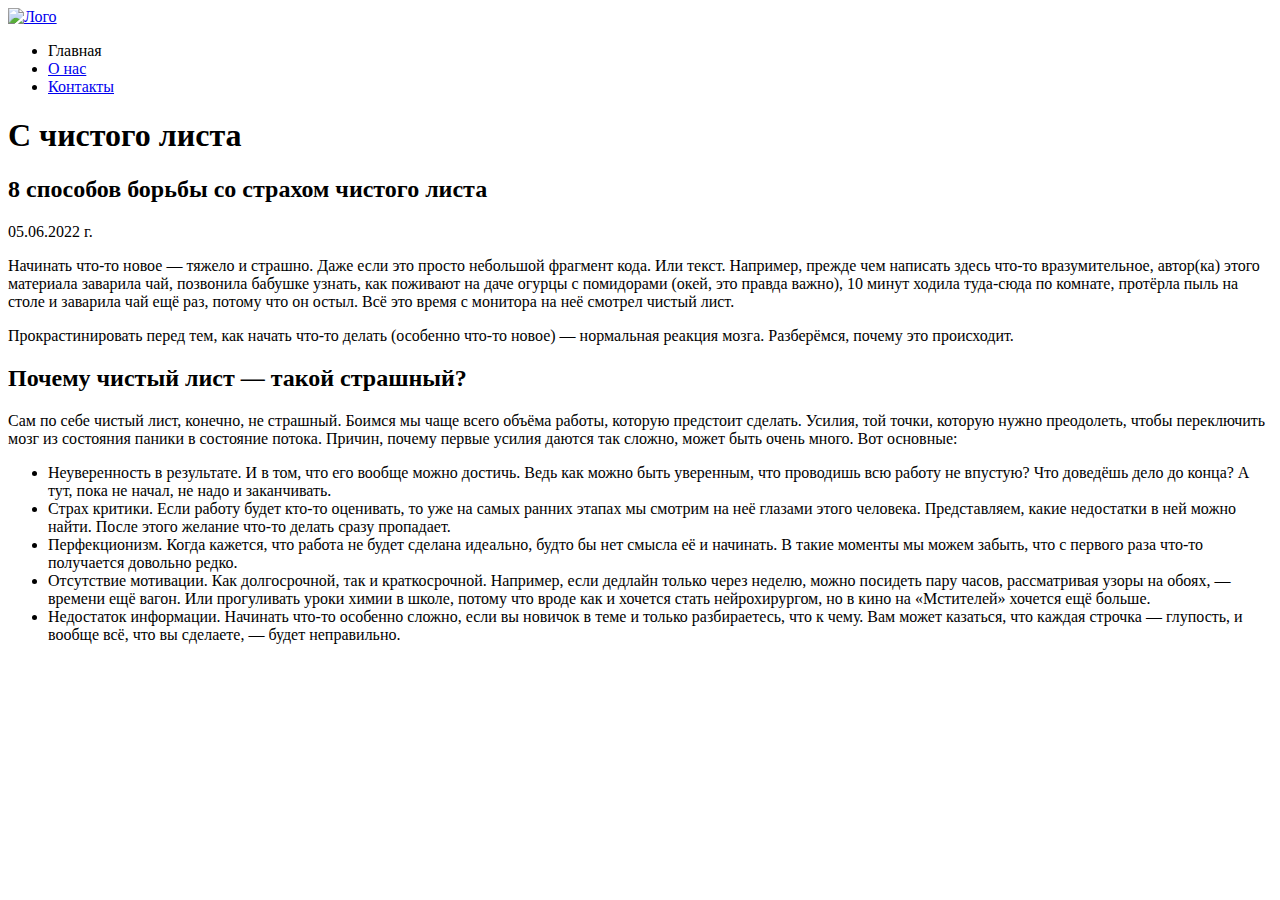
==== index.html @ 149c43b3 "Обновление файлов в репозитории" ====
<!DOCTYPE html>
<html lang="ru">
  <head>
    <meta charset="UTF-8" />
    <meta name="viewport" content="width=device-width, initial-scale=1.0" />
    <title>С чистого листа</title>
    <link
      href="\Users\man35\Documents\s-chistogo-lista-review\styles\sChistogoListaStyle.css"
      rel="stylesheet"
    />
  </head>
  <body>
    <header class="header content-section content-section_theme_dark">
      <a class="header__logo" href="#">
        <img
          class="eader__logo-image"
          alt="Лого"
          src="\Users\man35\Documents\s-chistogo-lista-review\images\logo.svg"
        />
      </a>
      <nav class="header__menu">
        <ul class="header__menu-list">
          <li class="header__menu-item header__menu-item-active">
            <a class="header__menu-link">Главная</a>
          </li>
          <li class="header__menu-item">
            <a class="header__menu-link" href="#">О нас</a>
          </li>
          <li class="header__menu-item">
            <a class="header__menu-link" href="#">Контакты</a>
          </li>
        </ul>
      </nav>
    </header>
    <main class="content">
      <section class="cover content-section content-section_theme_dark">
        <h1 class="cover-title">
          <span class="accent-span">С</span>
          <span class="accent-span text-center">чистого</span>
          <span class="accent-span text-right">листа</span>
        </h1>
      </section>

      <section class="intro content-section content-section_theme_dark">
        <div class="intro__heading">
          <h2 class="intro__title">
            8 способов борьбы со страхом чистого листа
          </h2>
          <time class="intro__date" datetime="2022-06-05">05.06.2022 г.</time>
        </div>
        <div class="intro__main-text">
          <p>
            Начинать что-то новое — тяжело и страшно. Даже если это просто
            небольшой фрагмент кода. Или текст. Например, прежде чем написать
            здесь что-то вразумительное, автор(ка) этого материала заварила чай,
            позвонила бабушке узнать, как поживают на даче огурцы с помидорами
            (окей, это правда важно), 10 минут ходила туда-сюда по комнате,
            протёрла пыль на столе и заварила чай ещё раз, потому что он остыл.
            Всё это время с монитора на неё смотрел чистый лист.
          </p>
          <p>
            Прокрастинировать перед тем, как начать что-то делать (особенно
            что-то новое) — нормальная реакция мозга. Разберёмся, почему это
            происходит.
          </p>
        </div>
      </section>

      <section class="reasons content-section content-section_theme_bright">
        <h2 class="content-section__subtitle">
          <span class="accent-span text-right">Почему чистый лист</span>
          <span class="accent-span">— такой cтрашный?</span>
        </h2>
        <p class="content-section__introduction">
          Сам по себе чистый лист, конечно, не страшный. Боимся мы чаще всего
          объёма работы, которую предстоит сделать. Усилия, той точки, которую
          нужно преодолеть, чтобы переключить мозг из состояния паники в
          состояние потока. Причин, почему первые усилия даются так сложно,
          может быть очень много. Вот основные:
        </p>
        <ul class="content-section__list">
          <li class="content-section__list-item">
            <span class="content-section__list-accent"
              >Неуверенность в результате.</span
            >
            И в том, что его вообще можно достичь. Ведь как можно быть
            уверенным, что проводишь всю работу не впустую? Что доведёшь дело до
            конца? А тут, пока не начал, не надо и заканчивать.
          </li>
          <li class="content-section__list-item">
            <span class="content-section__list-accent">Страх критики.</span>
            Если работу будет кто-то оценивать, то уже на самых ранних этапах мы
            смотрим на неё глазами этого человека. Представляем, какие
            недостатки в ней можно найти. После этого желание что-то делать
            сразу пропадает.
          </li>
          <li class="content-section__list-item">
            <span class="content-section__list-accent">Перфекционизм.</span>
            Когда кажется, что работа не будет сделана идеально, будто бы нет
            смысла её и начинать. В такие моменты мы можем забыть, что с первого
            раза что-то получается довольно редко.
          </li>
          <li class="content-section__list-item">
            <span class="content-section__list-accent"
              >Отсутствие мотивации.</span
            >
            Как долгосрочной, так и краткосрочной. Например, если дедлайн только
            через неделю, можно посидеть пару часов, рассматривая узоры на
            обоях, — времени ещё вагон. Или прогуливать уроки химии в школе,
            потому что вроде как и хочется стать нейрохирургом, но в кино на
            «Мстителей» хочется ещё больше.
          </li>
          <li class="content-section__list-item">
            <span class="content-section__list-accent"
              >Недостаток информации.</span
            >
            Начинать что-то особенно сложно, если вы новичок в теме и только
            разбираетесь, что к чему. Вам может казаться, что каждая строчка —
            глупость, и вообще всё, что вы сделаете, — будет неправильно.
          </li>
        </ul>
      </section>
      <section
        class="how-to content-section content-section_theme_dark"
      ></section>
    </main>
    <footer class="footer content-section content-section_theme_dark"></footer>
  </body>
</html>
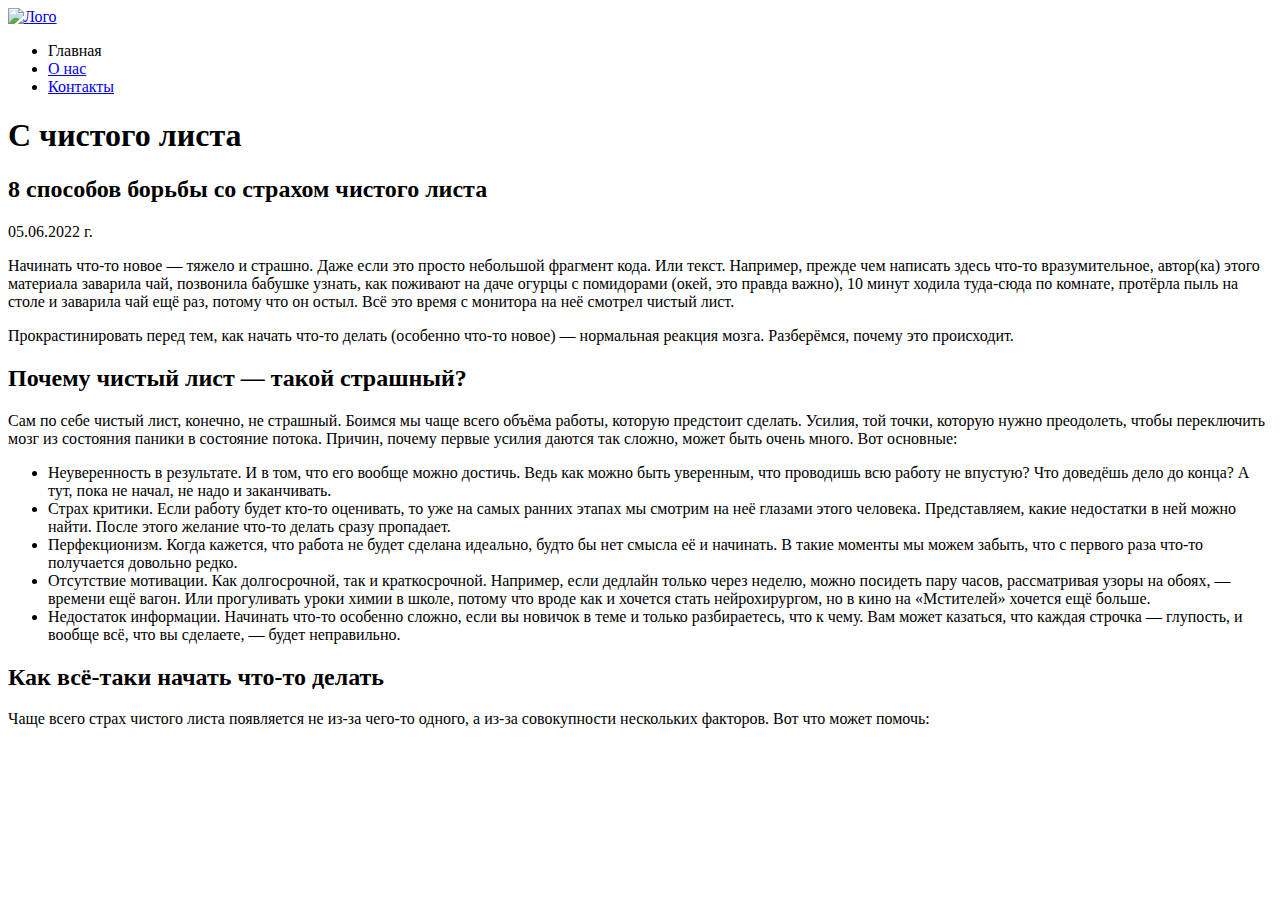
==== commit e7025fc2: "Проверка корректности всех файлов" ====
--- a/index.html
+++ b/index.html
@@ -5,7 +5,11 @@
     <meta name="viewport" content="width=device-width, initial-scale=1.0" />
     <title>С чистого листа</title>
     <link
-      href="\Users\man35\Documents\s-chistogo-lista-review\styles\sChistogoListaStyle.css"
+      href="\Users\man35\Documents\s-chistogo-lista-review\styles\style.css"
+      rel="stylesheet"
+    />
+    <link
+      href="\Users\man35\Documents\s-chistogo-lista-review\fonts\fonts.css"
       rel="stylesheet"
     />
   </head>
@@ -120,6 +124,16 @@
           </li>
         </ul>
       </section>
+      <section class="reasons content-section content-section_theme_dark">
+        <h2 class="content-section__subtitle_dark">
+          <span class="accent-span text-right">Как всё-таки начать</span>
+          <span class="accent-span">что-то делать</span>
+        </h2>
+        <p class="content-section__introduction_dark">
+          Чаще всего страх чистого листа появляется не из-за чего-то одного, а
+          из-за совокупности нескольких факторов. Вот что может помочь:
+        </p>
+      </section>
       <section
         class="how-to content-section content-section_theme_dark"
       ></section>
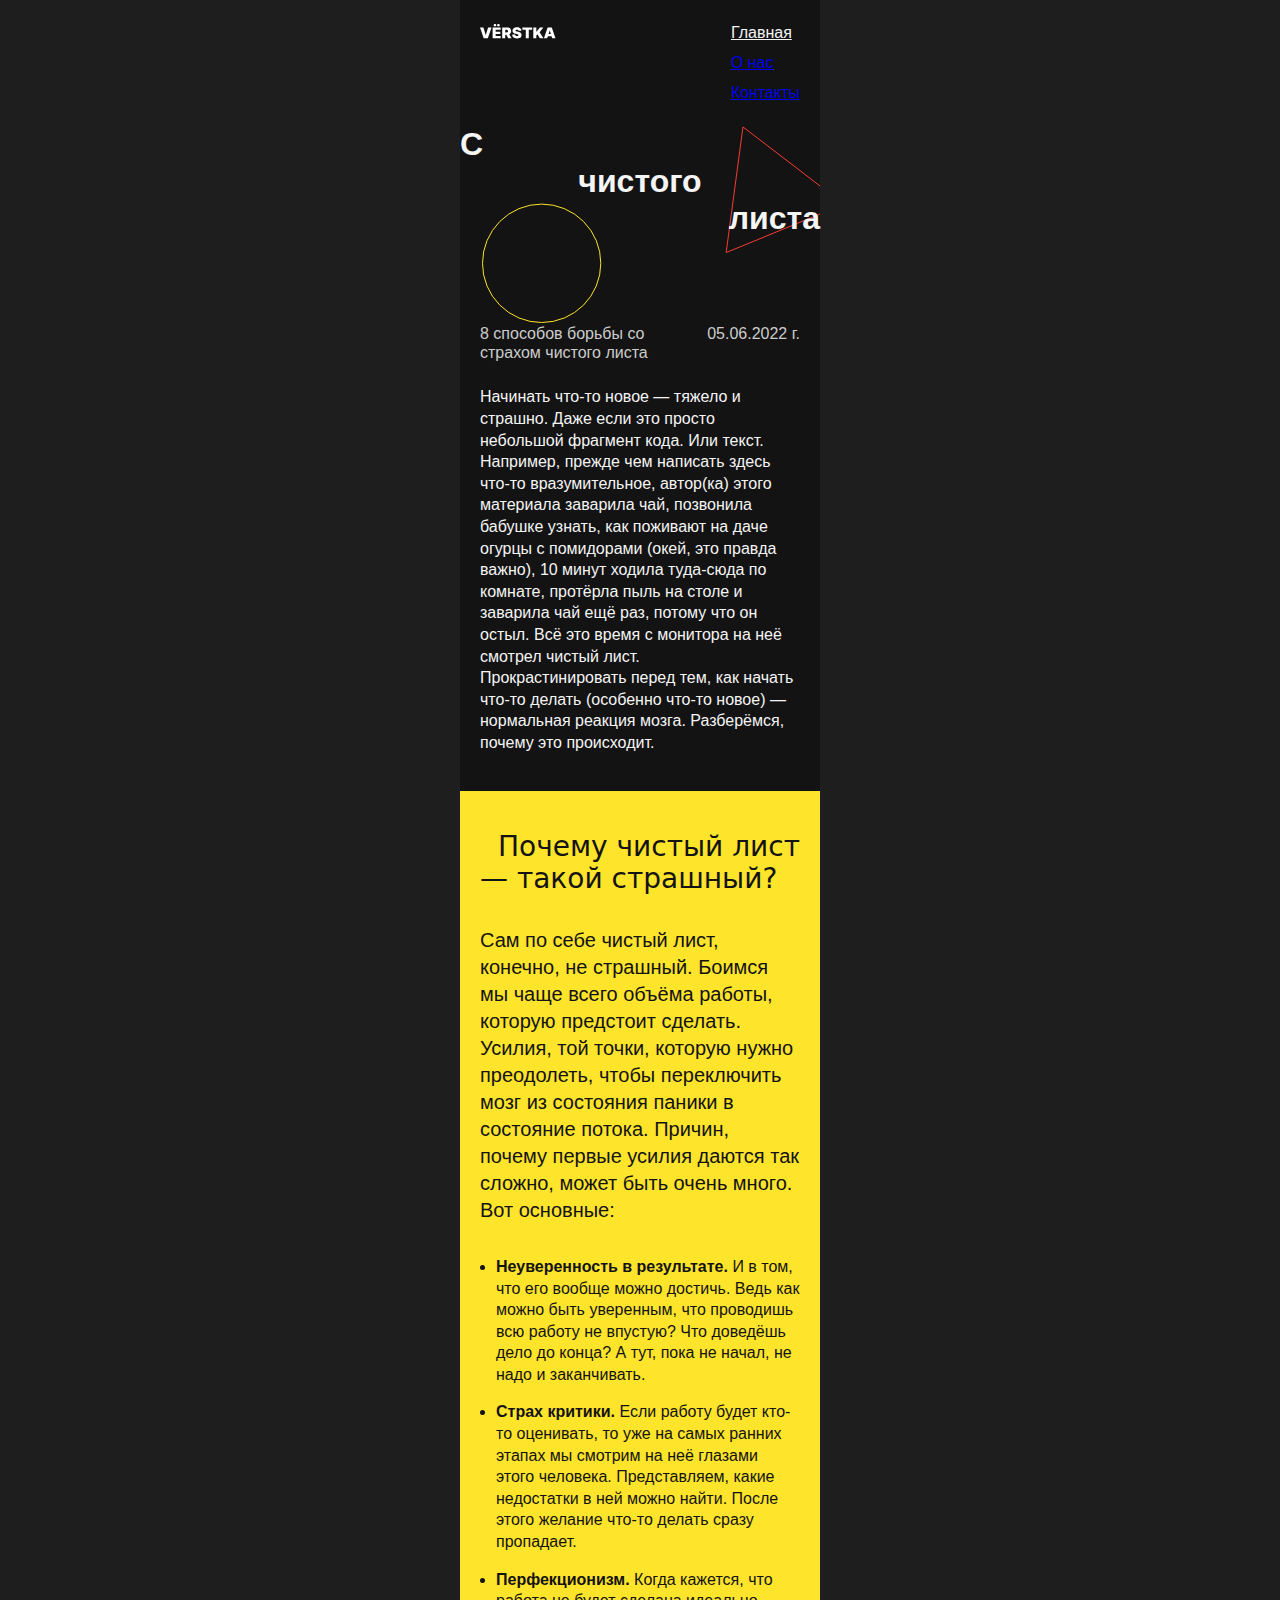
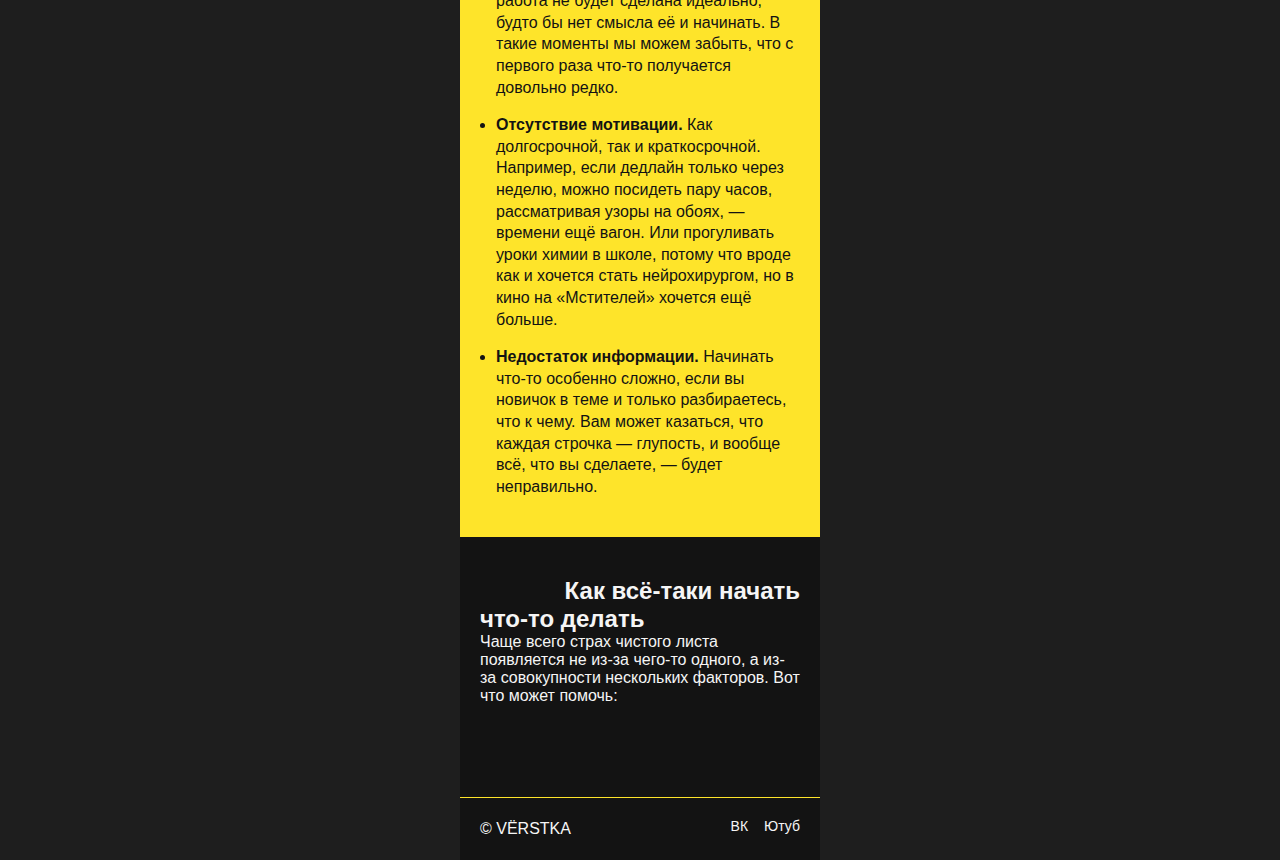
==== commit 5fa7d725: "Финальный тест перед ревью" ====
--- a/index.html
+++ b/index.html
@@ -1,143 +1,140 @@
 <!DOCTYPE html>
 <html lang="ru">
-  <head>
-    <meta charset="UTF-8" />
-    <meta name="viewport" content="width=device-width, initial-scale=1.0" />
-    <title>С чистого листа</title>
-    <link
-      href="\Users\man35\Documents\s-chistogo-lista-review\styles\style.css"
-      rel="stylesheet"
-    />
-    <link
-      href="\Users\man35\Documents\s-chistogo-lista-review\fonts\fonts.css"
-      rel="stylesheet"
-    />
-  </head>
-  <body>
-    <header class="header content-section content-section_theme_dark">
-      <a class="header__logo" href="#">
-        <img
-          class="eader__logo-image"
-          alt="Лого"
-          src="\Users\man35\Documents\s-chistogo-lista-review\images\logo.svg"
-        />
-      </a>
-      <nav class="header__menu">
-        <ul class="header__menu-list">
-          <li class="header__menu-item header__menu-item-active">
-            <a class="header__menu-link">Главная</a>
-          </li>
-          <li class="header__menu-item">
-            <a class="header__menu-link" href="#">О нас</a>
-          </li>
-          <li class="header__menu-item">
-            <a class="header__menu-link" href="#">Контакты</a>
-          </li>
-        </ul>
-      </nav>
-    </header>
-    <main class="content">
-      <section class="cover content-section content-section_theme_dark">
-        <h1 class="cover-title">
-          <span class="accent-span">С</span>
-          <span class="accent-span text-center">чистого</span>
-          <span class="accent-span text-right">листа</span>
-        </h1>
-      </section>
 
-      <section class="intro content-section content-section_theme_dark">
-        <div class="intro__heading">
-          <h2 class="intro__title">
-            8 способов борьбы со страхом чистого листа
-          </h2>
-          <time class="intro__date" datetime="2022-06-05">05.06.2022 г.</time>
-        </div>
-        <div class="intro__main-text">
-          <p>
-            Начинать что-то новое — тяжело и страшно. Даже если это просто
-            небольшой фрагмент кода. Или текст. Например, прежде чем написать
-            здесь что-то вразумительное, автор(ка) этого материала заварила чай,
-            позвонила бабушке узнать, как поживают на даче огурцы с помидорами
-            (окей, это правда важно), 10 минут ходила туда-сюда по комнате,
-            протёрла пыль на столе и заварила чай ещё раз, потому что он остыл.
-            Всё это время с монитора на неё смотрел чистый лист.
-          </p>
-          <p>
-            Прокрастинировать перед тем, как начать что-то делать (особенно
-            что-то новое) — нормальная реакция мозга. Разберёмся, почему это
-            происходит.
-          </p>
-        </div>
-      </section>
+<head>
+  <meta charset="UTF-8" />
+  <meta name="viewport" content="width=device-width, initial-scale=1.0" />
+  <title>С чистого листа</title>
+  <link href="./styles/style.css" rel="stylesheet" />
+  <link href="./fonts/fonts.css" rel="stylesheet" />
+</head>
 
-      <section class="reasons content-section content-section_theme_bright">
-        <h2 class="content-section__subtitle">
-          <span class="accent-span text-right">Почему чистый лист</span>
-          <span class="accent-span">— такой cтрашный?</span>
+<body>
+  <header class="header content-section content-section_theme_dark">
+    <a class="header__logo" href="#">
+      <img class="eader__logo-image" alt="Лого" src="./images/logo.svg" />
+    </a>
+    <nav class="header__menu">
+      <ul class="header__menu-list">
+        <li class="header__menu-item header__menu-item-active">
+          <a class="header__menu-link">Главная</a>
+        </li>
+        <li class="header__menu-item">
+          <a class="header__menu-link" href="#">О нас</a>
+        </li>
+        <li class="header__menu-item">
+          <a class="header__menu-link" href="#">Контакты</a>
+        </li>
+      </ul>
+    </nav>
+  </header>
+  <main class="content">
+    <section class="cover content-section content-section_theme_dark">
+      <h1 class="cover-title">
+        <span class="accent-span">С</span>
+        <span class="accent-span text-center">чистого</span>
+        <span class="accent-span text-right">листа</span>
+      </h1>
+    </section>
+
+    <section class="intro content-section content-section_theme_dark">
+      <div class="intro__heading">
+        <h2 class="intro__title">
+          8 способов борьбы со страхом чистого листа
         </h2>
-        <p class="content-section__introduction">
-          Сам по себе чистый лист, конечно, не страшный. Боимся мы чаще всего
-          объёма работы, которую предстоит сделать. Усилия, той точки, которую
-          нужно преодолеть, чтобы переключить мозг из состояния паники в
-          состояние потока. Причин, почему первые усилия даются так сложно,
-          может быть очень много. Вот основные:
+        <time class="intro__date" datetime="2022-06-05">05.06.2022 г.</time>
+      </div>
+      <div class="intro__main-text">
+        <p>
+          Начинать что-то новое — тяжело и страшно. Даже если это просто
+          небольшой фрагмент кода. Или текст. Например, прежде чем написать
+          здесь что-то вразумительное, автор(ка) этого материала заварила чай,
+          позвонила бабушке узнать, как поживают на даче огурцы с помидорами
+          (окей, это правда важно), 10 минут ходила туда-сюда по комнате,
+          протёрла пыль на столе и заварила чай ещё раз, потому что он остыл.
+          Всё это время с монитора на неё смотрел чистый лист.
         </p>
-        <ul class="content-section__list">
-          <li class="content-section__list-item">
-            <span class="content-section__list-accent"
-              >Неуверенность в результате.</span
-            >
-            И в том, что его вообще можно достичь. Ведь как можно быть
-            уверенным, что проводишь всю работу не впустую? Что доведёшь дело до
-            конца? А тут, пока не начал, не надо и заканчивать.
-          </li>
-          <li class="content-section__list-item">
-            <span class="content-section__list-accent">Страх критики.</span>
-            Если работу будет кто-то оценивать, то уже на самых ранних этапах мы
-            смотрим на неё глазами этого человека. Представляем, какие
-            недостатки в ней можно найти. После этого желание что-то делать
-            сразу пропадает.
-          </li>
-          <li class="content-section__list-item">
-            <span class="content-section__list-accent">Перфекционизм.</span>
-            Когда кажется, что работа не будет сделана идеально, будто бы нет
-            смысла её и начинать. В такие моменты мы можем забыть, что с первого
-            раза что-то получается довольно редко.
-          </li>
-          <li class="content-section__list-item">
-            <span class="content-section__list-accent"
-              >Отсутствие мотивации.</span
-            >
-            Как долгосрочной, так и краткосрочной. Например, если дедлайн только
-            через неделю, можно посидеть пару часов, рассматривая узоры на
-            обоях, — времени ещё вагон. Или прогуливать уроки химии в школе,
-            потому что вроде как и хочется стать нейрохирургом, но в кино на
-            «Мстителей» хочется ещё больше.
-          </li>
-          <li class="content-section__list-item">
-            <span class="content-section__list-accent"
-              >Недостаток информации.</span
-            >
-            Начинать что-то особенно сложно, если вы новичок в теме и только
-            разбираетесь, что к чему. Вам может казаться, что каждая строчка —
-            глупость, и вообще всё, что вы сделаете, — будет неправильно.
-          </li>
-        </ul>
-      </section>
-      <section class="reasons content-section content-section_theme_dark">
-        <h2 class="content-section__subtitle_dark">
-          <span class="accent-span text-right">Как всё-таки начать</span>
-          <span class="accent-span">что-то делать</span>
-        </h2>
-        <p class="content-section__introduction_dark">
-          Чаще всего страх чистого листа появляется не из-за чего-то одного, а
-          из-за совокупности нескольких факторов. Вот что может помочь:
+        <p>
+          Прокрастинировать перед тем, как начать что-то делать (особенно
+          что-то новое) — нормальная реакция мозга. Разберёмся, почему это
+          происходит.
         </p>
-      </section>
-      <section
-        class="how-to content-section content-section_theme_dark"
-      ></section>
-    </main>
-    <footer class="footer content-section content-section_theme_dark"></footer>
-  </body>
-</html>
+      </div>
+    </section>
+
+    <section class="reasons content-section content-section_theme_bright">
+      <h2 class="content-section__subtitle">
+        <span class="accent-span text-right">Почему чистый лист</span>
+        <span class="accent-span">— такой cтрашный?</span>
+      </h2>
+      <p class="content-section__introduction">
+        Сам по себе чистый лист, конечно, не страшный. Боимся мы чаще всего
+        объёма работы, которую предстоит сделать. Усилия, той точки, которую
+        нужно преодолеть, чтобы переключить мозг из состояния паники в
+        состояние потока. Причин, почему первые усилия даются так сложно,
+        может быть очень много. Вот основные:
+      </p>
+      <ul class="content-section__list">
+        <li class="content-section__list-item">
+          <span class="content-section__list-accent">Неуверенность в результате.</span>
+          И в том, что его вообще можно достичь. Ведь как можно быть
+          уверенным, что проводишь всю работу не впустую? Что доведёшь дело до
+          конца? А тут, пока не начал, не надо и заканчивать.
+        </li>
+        <li class="content-section__list-item">
+          <span class="content-section__list-accent">Страх критики.</span>
+          Если работу будет кто-то оценивать, то уже на самых ранних этапах мы
+          смотрим на неё глазами этого человека. Представляем, какие
+          недостатки в ней можно найти. После этого желание что-то делать
+          сразу пропадает.
+        </li>
+        <li class="content-section__list-item">
+          <span class="content-section__list-accent">Перфекционизм.</span>
+          Когда кажется, что работа не будет сделана идеально, будто бы нет
+          смысла её и начинать. В такие моменты мы можем забыть, что с первого
+          раза что-то получается довольно редко.
+        </li>
+        <li class="content-section__list-item">
+          <span class="content-section__list-accent">Отсутствие мотивации.</span>
+          Как долгосрочной, так и краткосрочной. Например, если дедлайн только
+          через неделю, можно посидеть пару часов, рассматривая узоры на
+          обоях, — времени ещё вагон. Или прогуливать уроки химии в школе,
+          потому что вроде как и хочется стать нейрохирургом, но в кино на
+          «Мстителей» хочется ещё больше.
+        </li>
+        <li class="content-section__list-item">
+          <span class="content-section__list-accent">Недостаток информации.</span>
+          Начинать что-то особенно сложно, если вы новичок в теме и только
+          разбираетесь, что к чему. Вам может казаться, что каждая строчка —
+          глупость, и вообще всё, что вы сделаете, — будет неправильно.
+        </li>
+      </ul>
+    </section>
+    <section class="reasons content-section content-section_theme_dark">
+      <h2 class="content-section__subtitle_dark">
+        <span class="accent-span text-right">Как всё-таки начать</span>
+        <span class="accent-span">что-то делать</span>
+      </h2>
+      <p class="content-section__introduction_dark">
+        Чаще всего страх чистого листа появляется не из-за чего-то одного, а
+        из-за совокупности нескольких факторов. Вот что может помочь:
+      </p>
+    </section>
+    <section class="how-to content-section content-section_theme_dark"></section>
+  </main>
+  <footer class="content-section content-section_theme_dark footer">
+    <p class="footer__copy">© VЁRSTKA</p>
+    <nav>
+      <ul class="footer__links">
+        <li>
+          <a class="footer__links-social-networks">ВК</a>
+        </li>
+        <li>
+          <a class="footer__links-social-networks">Ютуб</a>
+        </li>
+      </ul>
+    </nav>
+  </footer>
+</body>
+
+</html>--- a/styles/style.css
+++ b/styles/style.css
@@ -0,0 +1,291 @@
+body {
+  box-sizing: border-box;
+  margin: 0;
+  background-color: #1e1e1e;
+  font-family: "Inter", sans-serif;
+  font-weight: 400;
+}
+
+h1,
+h2,
+h3,
+h4,
+h5,
+h6,
+p,
+ul,
+ol,
+blockquote {
+  margin: 0;
+  padding: 0;
+}
+
+.content-section {
+  box-sizing: border-box;
+  margin: auto;
+  width: 360px;
+}
+
+.content-section_theme_dark {
+  background-color: #131313;
+  color: #f5f5f5;
+}
+
+.content-section_theme_bright {
+  background-color: #fee42a;
+  color: var(--black-bg, #131313);
+}
+
+.header {
+  display: flex;
+  justify-content: space-between;
+  padding: 24px 20px;
+}
+
+.header__menu-list {
+  display: flex;
+  flex-direction: column;
+  row-gap: 12px;
+  font-family: "Inter", sans-serif;
+  font-size: 16px;
+  font-style: normal;
+  font-weight: 400;
+  list-style: none;
+}
+
+.header__menu-item {
+  text-decoration-line: underline;
+  color: #f5f5f5;
+}
+
+.header__menu-item_active {
+  text-decoration-line: none;
+  color: #f5f5f5;
+}
+
+.header__logo {
+  display: flex;
+  width: 78.45px;
+  height: 15.43px;
+}
+
+.cover {
+  background-image: url(../images/cover.svg);
+  /*Путь переписал. Получилось*/
+  background-size: 94% auto;
+  background-repeat: no-repeat;
+  background-position: right;
+  min-height: 198px;
+}
+
+.cover__title {
+  padding: 7px 24px 35px 20px;
+  display: block;
+  font-family: "EB Garamond", sans;
+  font-size: 72px;
+  font-style: normal;
+  font-weight: 400;
+  line-height: 100%;
+  /* 72px */
+}
+
+.accent-span {
+  display: block;
+}
+
+.text-left {
+  text-align: left;
+}
+
+.text-center {
+  text-align: center;
+}
+
+.text-right {
+  text-align: right;
+}
+
+.intro {
+  padding-left: 20px;
+  padding-right: 20px;
+  padding-bottom: 37px;
+}
+
+.intro__heading {
+  display: flex;
+}
+
+.intro__title {
+  color: var(--text-gray, #ccc);
+  font-family: "Inter", sans-serif;
+  font-size: 16px;
+  font-style: normal;
+  font-weight: 400;
+  line-height: 120%;
+}
+
+.intro__date {
+  white-space: nowrap;
+  color: var(--text-gray, #ccc);
+  font-family: "Inter", sans-serif;
+  font-size: 16px;
+  font-style: normal;
+  font-weight: 400;
+  line-height: 120%;
+}
+
+.intro__main-text {
+  padding-top: 24px;
+  font-family: "Inter", sans-serif;
+  font-size: 16px;
+  font-style: normal;
+  font-weight: 400;
+  line-height: 21.6px;
+}
+
+.reasons {
+  padding: 40px 20px 24px 20px;
+}
+
+.content-section__subtitle {
+  font-family: "EB Garamond", sans;
+  font-size: 28px;
+  font-style: normal;
+  font-weight: 500;
+  line-height: 115%;
+}
+
+.content-section__introduction {
+  padding-top: 32px;
+  padding-bottom: 32px;
+  font-family: "Inter", sans-serif;
+  font-size: 20px;
+  font-style: normal;
+  font-weight: 400;
+  line-height: 135%;
+}
+
+.content-section__list {
+  padding-left: 16px;
+}
+
+.content-section__list-item {
+  padding-bottom: 16px;
+  font-family: "Inter", sans-serif;
+  font-size: 16px;
+  font-style: normal;
+  font-weight: 400;
+  line-height: 21.6px;
+}
+
+.content-section__list-accent {
+  font-family: "Inter", sans-serif;
+  font-size: 16px;
+  font-style: normal;
+  font-weight: 700;
+  line-height: 21.6px;
+}
+
+.how-to {
+  padding: 40px 20px 28px 20px;
+  color: #f5f5f5;
+}
+
+.card-list {
+  list-style-type: none;
+}
+
+.cards-list-item {
+  list-style-type: none;
+}
+
+.card_theme_dark {
+  background: var(--gray-bg, #343434);
+  color: #f5f5f5;
+}
+
+.card_theme_bright {
+  background: var(--yellow-bg, #fee42a);
+  color: #131313;
+}
+
+.card {
+  border-radius: 30px;
+  padding: 20px;
+  margin-bottom: 32px;
+}
+
+
+.card__author-foto {
+  border-radius: 50%;
+  width: 100px;
+  height: 100px;
+}
+
+.card__author-name {
+  padding-top: 7px;
+  padding-bottom: 8px;
+  text-align: left;
+  color: #f5f5f5;
+  font-family: "Interbold", sans-serif;
+  font-size: 16px;
+  font-style: normal;
+  font-weight: 700;
+  line-height: 100%;
+}
+
+.card__title {
+  padding-bottom: 8px;
+  font-family: "EB Garamond", sans;
+  font-size: 22px;
+  font-style: normal;
+  font-weight: 500;
+  line-height: 135%;
+}
+
+.card__text {
+  font-family: "Inter", sans-serif;
+  font-size: 16px;
+  font-style: normal;
+  font-weight: 400;
+  line-height: 21.6px;
+}
+
+.footer {
+  padding: 20px 20px;
+  display: flex;
+  border-top: 1px solid var(--yellow-bg, #fee42a);
+  justify-content: space-between;
+}
+
+.footer__copy {
+  display: flex;
+  color: #f5f5f5;
+  font-family: "Inter", sans-serif;
+  font-size: 16px;
+  font-style: normal;
+  font-weight: 400;
+  line-height: 135%;
+}
+
+.footer__links {
+  display: flex;
+  list-style: none;
+  column-gap: 16px;
+  color: #f5f5f5;
+  font-family: "Inter", sans-serif;
+  font-size: 14px;
+  font-style: normal;
+  font-weight: 400;
+  line-height: 125%;
+}
+
+.footer__links-social-networks {
+  text-decoration: none;
+  color: #f5f5f5;
+  font-family: "Inter", sans-serif;
+  font-size: 14px;
+  font-style: normal;
+  font-weight: 400;
+  line-height: 125%;
+}--- a/fonts/fonts.css
+++ b/fonts/fonts.css
@@ -0,0 +1,47 @@
+@font-face {
+  font-family: "EB Garamond";
+  src: url("\Users\man35\Documents\s-chistogo-lista-review\fonts\ebgaramondregular.woff2")
+      format("woff2"),
+    url("\Users\man35\Documents\s-chistogo-lista-review\fonts\ebgaramondregular.wof")
+      format("woff"),
+    url("\Users\man35\Documents\s-chistogo-lista-review\fonts\ebgaramondregular.ttf")
+      format("truetype");
+  font-weight: 400;
+  font-display: swap;
+}
+
+@font-face {
+  font-family: "EB Garamond";
+  src: url("\Users\man35\Documents\s-chistogo-lista-review\fonts\ebgaramondmedium.woff2")
+      format("woff2"),
+    url("\Users\man35\Documents\s-chistogo-lista-review\fonts\ebgaramondmedium.woff")
+      format("woff"),
+    url("\Users\man35\Documents\s-chistogo-lista-review\fonts\ebgaramondmedium.ttf")
+      format("truetype");
+  font-weight: 400;
+  font-display: swap;
+}
+
+@font-face {
+  font-family: "Inter";
+  src: url("\Users\man35\Documents\s-chistogo-lista-review\fonts\interregular.woff2")
+      format("woff2"),
+    url("\Users\man35\Documents\s-chistogo-lista-review\fonts\interregular.woff")
+      format("woff"),
+    url("\Users\man35\Documents\s-chistogo-lista-review\fonts\interregular.ttf")
+      format("truetype");
+  font-weight: 400;
+  font-display: swap;
+}
+
+@font-face {
+  font-family: "Inter";
+  src: url("\Users\man35\Documents\s-chistogo-lista-review\fonts\interbold.woff2")
+      format("woff2"),
+    url("\Users\man35\Documents\s-chistogo-lista-review\fonts\interbold.woff")
+      format("woff"),
+    url("\Users\man35\Documents\s-chistogo-lista-review\fonts\interbold.ttf")
+      format("truetype");
+  font-weight: 700;
+  font-display: swap;
+}
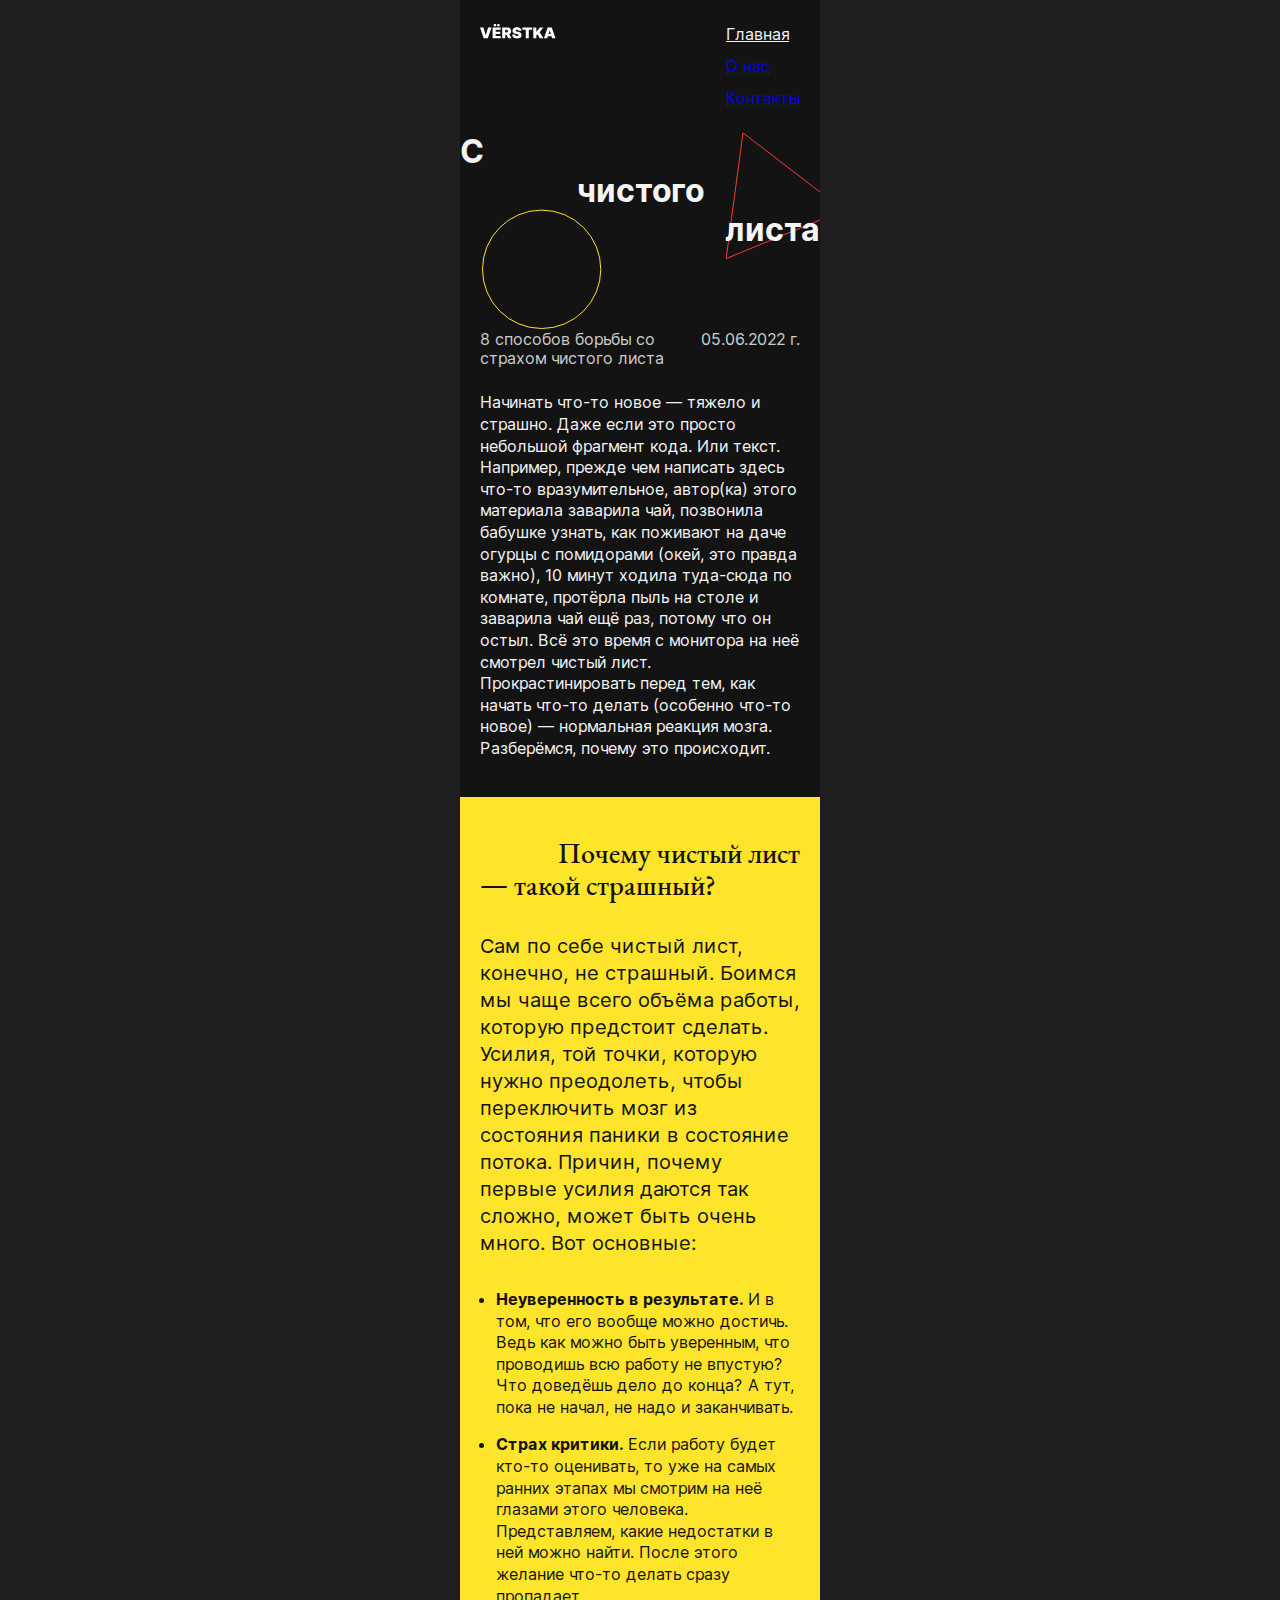
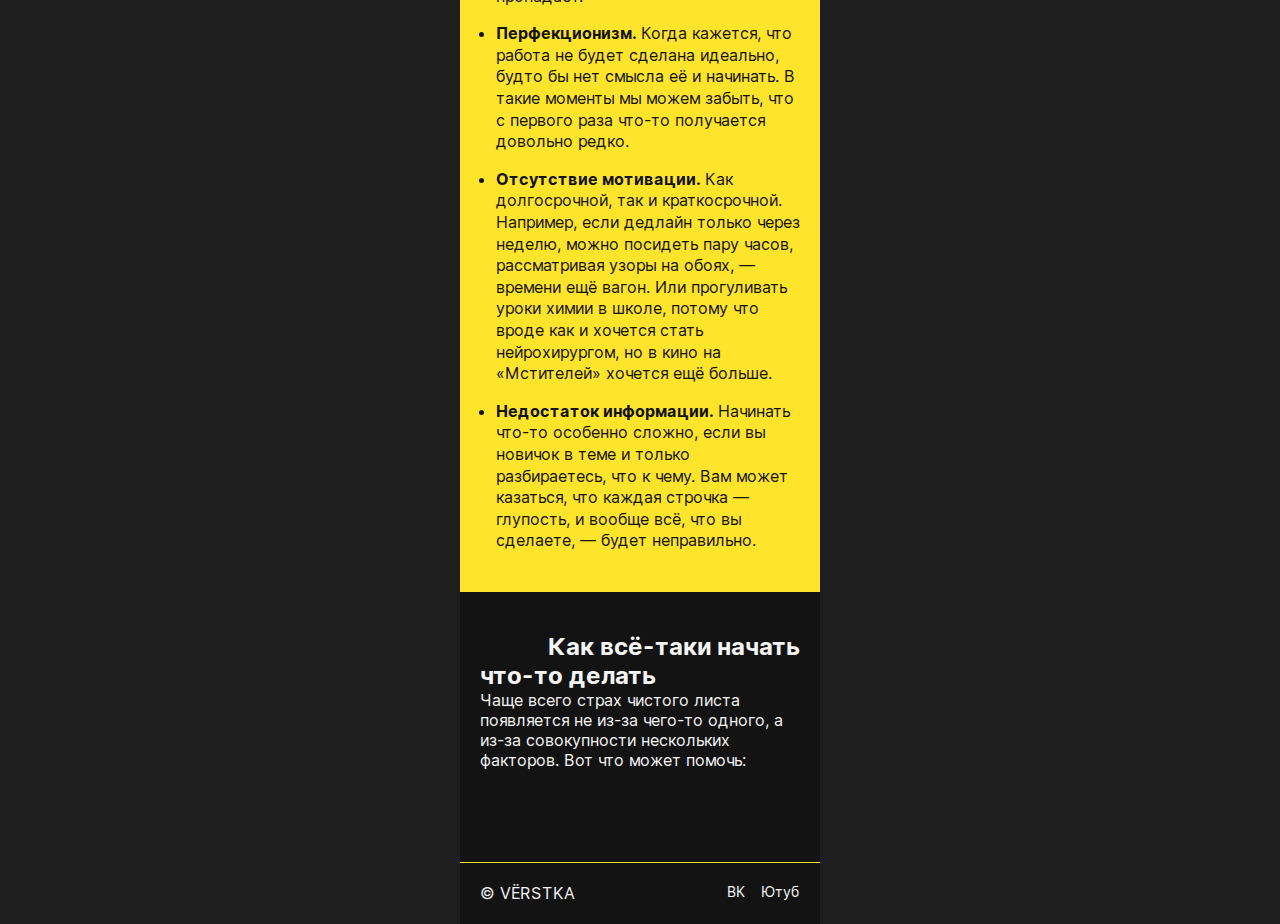
==== commit b48801f9: "Update index.html" ====
--- a/index.html
+++ b/index.html
@@ -12,7 +12,7 @@
 <body>
   <header class="header content-section content-section_theme_dark">
     <a class="header__logo" href="#">
-      <img class="eader__logo-image" alt="Лого" src="./images/logo.svg" />
+      <img class="header__logo-image" alt="Лого" src="./images/logo.svg" />
     </a>
     <nav class="header__menu">
       <ul class="header__menu-list">
@@ -137,4 +137,4 @@
   </footer>
 </body>
 
-</html>+</html>
--- a/styles/style.css
+++ b/styles/style.css
@@ -227,7 +227,7 @@
   padding-bottom: 8px;
   text-align: left;
   color: #f5f5f5;
-  font-family: "Interbold", sans-serif;
+  font-family: "Inter", sans-serif;
   font-size: 16px;
   font-style: normal;
   font-weight: 700;
@@ -288,4 +288,4 @@
   font-style: normal;
   font-weight: 400;
   line-height: 125%;
-}+}
--- a/fonts/fonts.css
+++ b/fonts/fonts.css
@@ -1,47 +1,39 @@
 @font-face {
   font-family: "EB Garamond";
-  src: url("\Users\man35\Documents\s-chistogo-lista-review\fonts\ebgaramondregular.woff2")
-      format("woff2"),
-    url("\Users\man35\Documents\s-chistogo-lista-review\fonts\ebgaramondregular.wof")
-      format("woff"),
-    url("\Users\man35\Documents\s-chistogo-lista-review\fonts\ebgaramondregular.ttf")
-      format("truetype");
+    src: local('EB Garamond'),
+         url(./ebgamondregular.woff2) format('woff2'),
+         url(./ebgaramondregular.woff) format('woff'),
+         url(./ebgaramondregular.ttf) format ('truetype');
   font-weight: 400;
   font-display: swap;
 }
 
 @font-face {
   font-family: "EB Garamond";
-  src: url("\Users\man35\Documents\s-chistogo-lista-review\fonts\ebgaramondmedium.woff2")
-      format("woff2"),
-    url("\Users\man35\Documents\s-chistogo-lista-review\fonts\ebgaramondmedium.woff")
-      format("woff"),
-    url("\Users\man35\Documents\s-chistogo-lista-review\fonts\ebgaramondmedium.ttf")
-      format("truetype");
+    src: local('EB Garamond Medium'),
+         url(./ebgaramondmedium.woff2) format('woff2'),
+         url(./ebgaramondmedium.woff) format('woff'),
+         url(./ebgaramondmedium.ttf) format ('truetype');
+    font-weight: 500;
+  font-display: swap;
+}
+
+@font-face {
+  font-family: "Inter";
+    src: local('Inter'),
+        url(./interregular.woff2) format('woff2'),
+        url(./interregular.woff) format('woff'),
+        url(./interregular.ttf) format ('truetype');
   font-weight: 400;
   font-display: swap;
 }
 
 @font-face {
   font-family: "Inter";
-  src: url("\Users\man35\Documents\s-chistogo-lista-review\fonts\interregular.woff2")
-      format("woff2"),
-    url("\Users\man35\Documents\s-chistogo-lista-review\fonts\interregular.woff")
-      format("woff"),
-    url("\Users\man35\Documents\s-chistogo-lista-review\fonts\interregular.ttf")
-      format("truetype");
-  font-weight: 400;
-  font-display: swap;
-}
-
-@font-face {
-  font-family: "Inter";
-  src: url("\Users\man35\Documents\s-chistogo-lista-review\fonts\interbold.woff2")
-      format("woff2"),
-    url("\Users\man35\Documents\s-chistogo-lista-review\fonts\interbold.woff")
-      format("woff"),
-    url("\Users\man35\Documents\s-chistogo-lista-review\fonts\interbold.ttf")
-      format("truetype");
+    src: local('Inter'),
+         url(./interbold.woff2) format('woff2'),
+         url(./interbold.woff) format('woff'),
+         url(./interbold.ttf) format ('truetype');
   font-weight: 700;
   font-display: swap;
 }
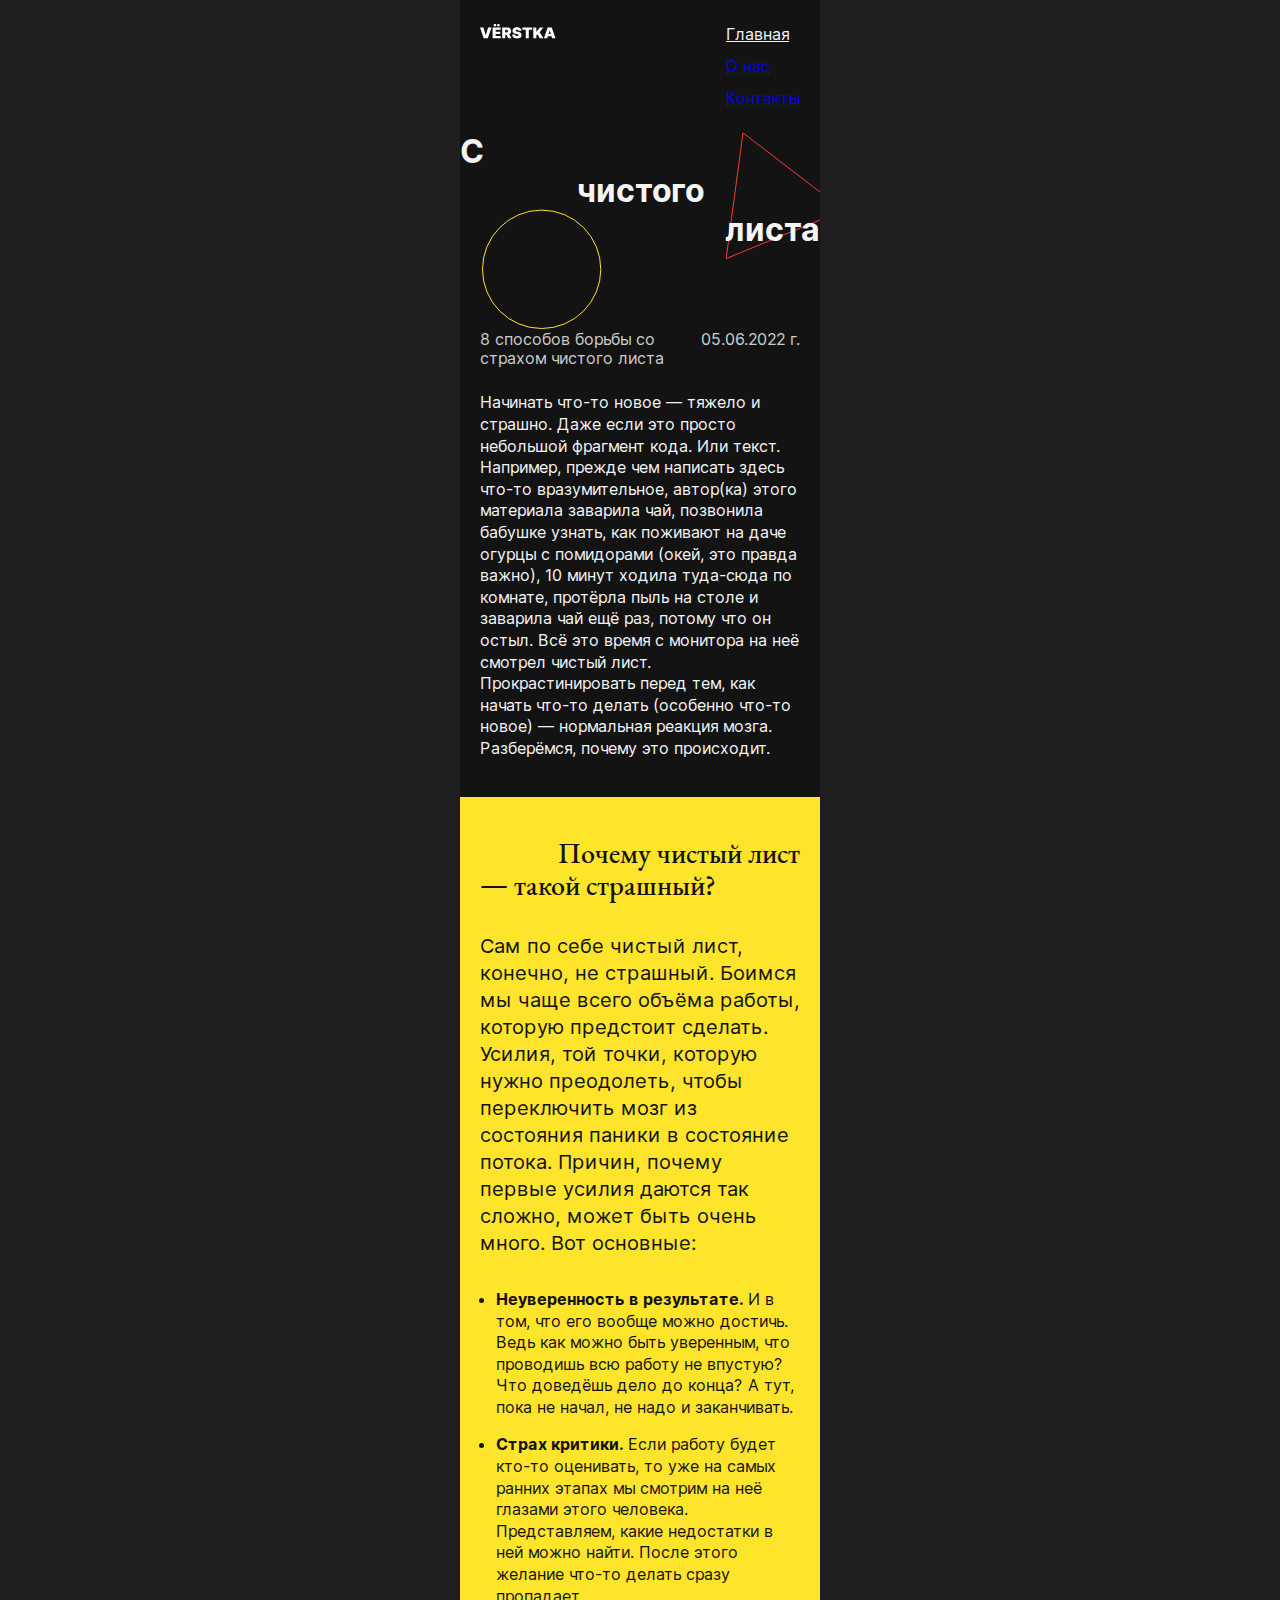
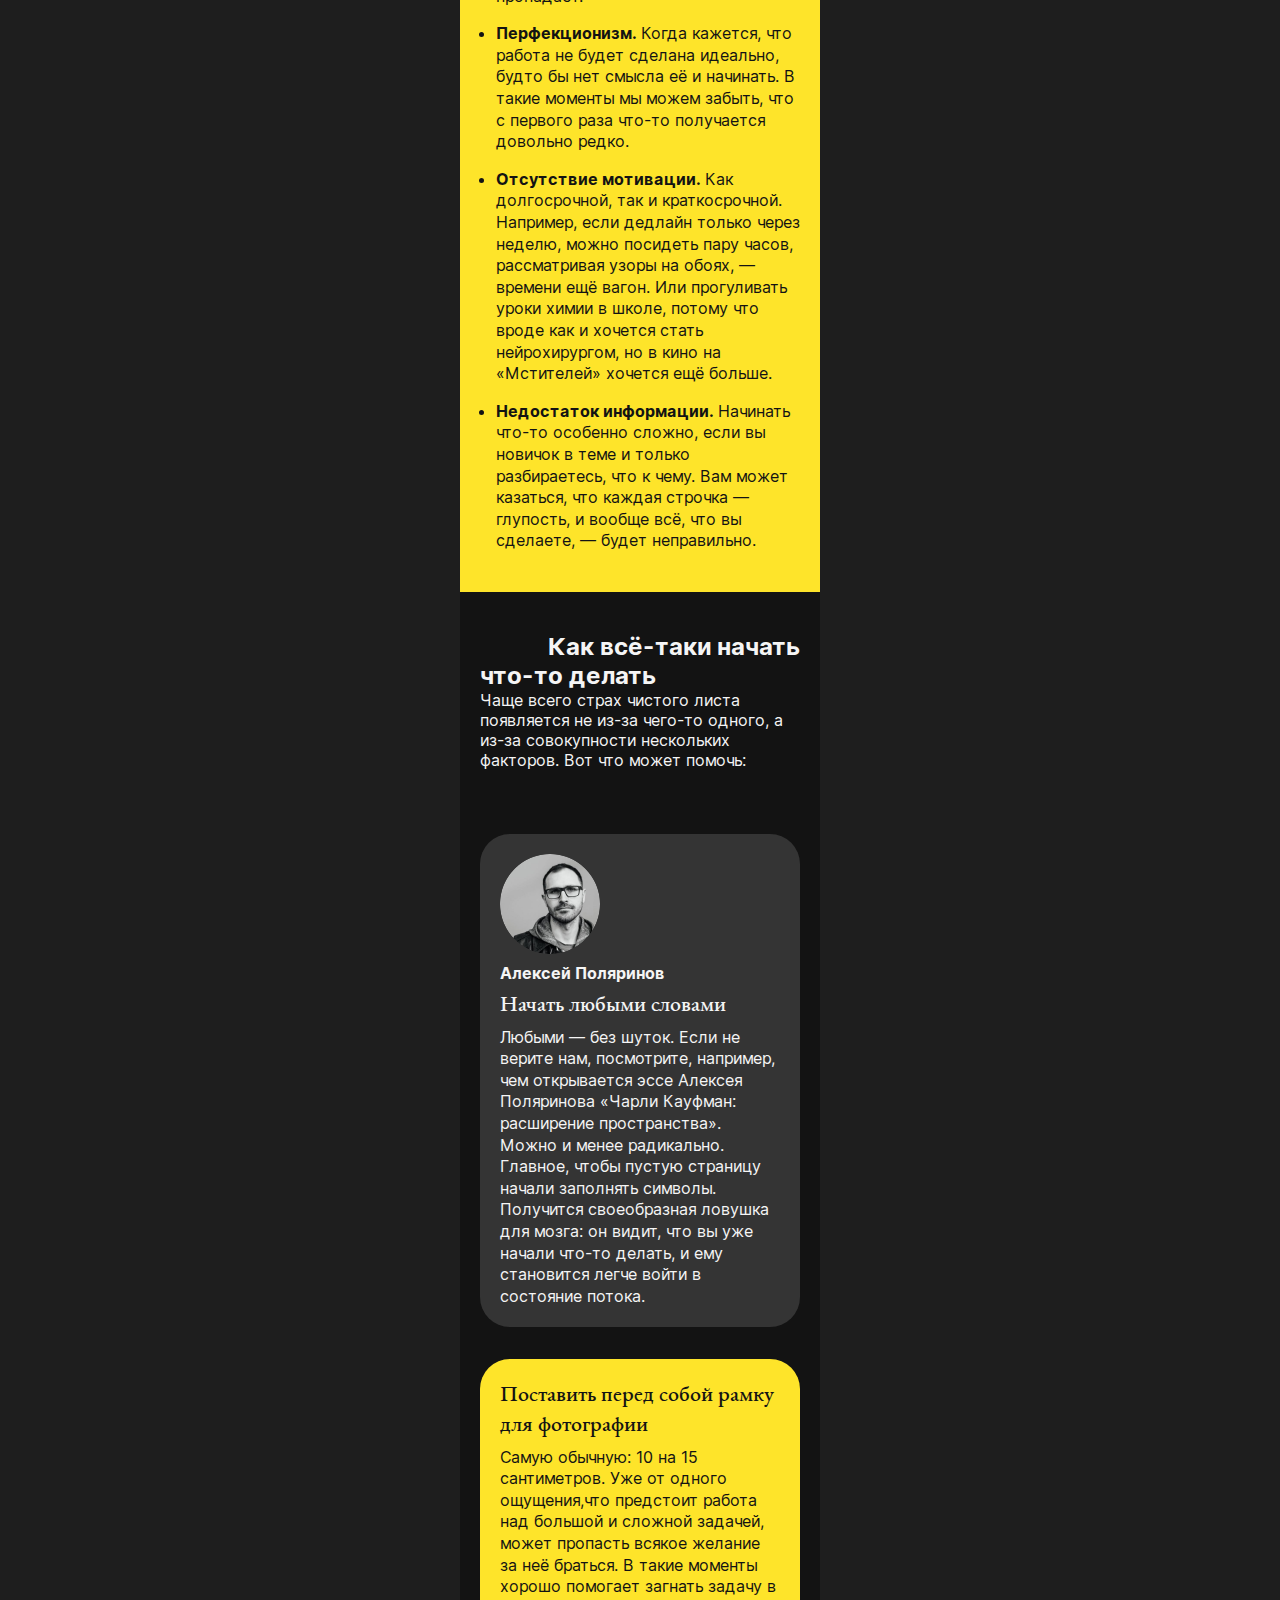
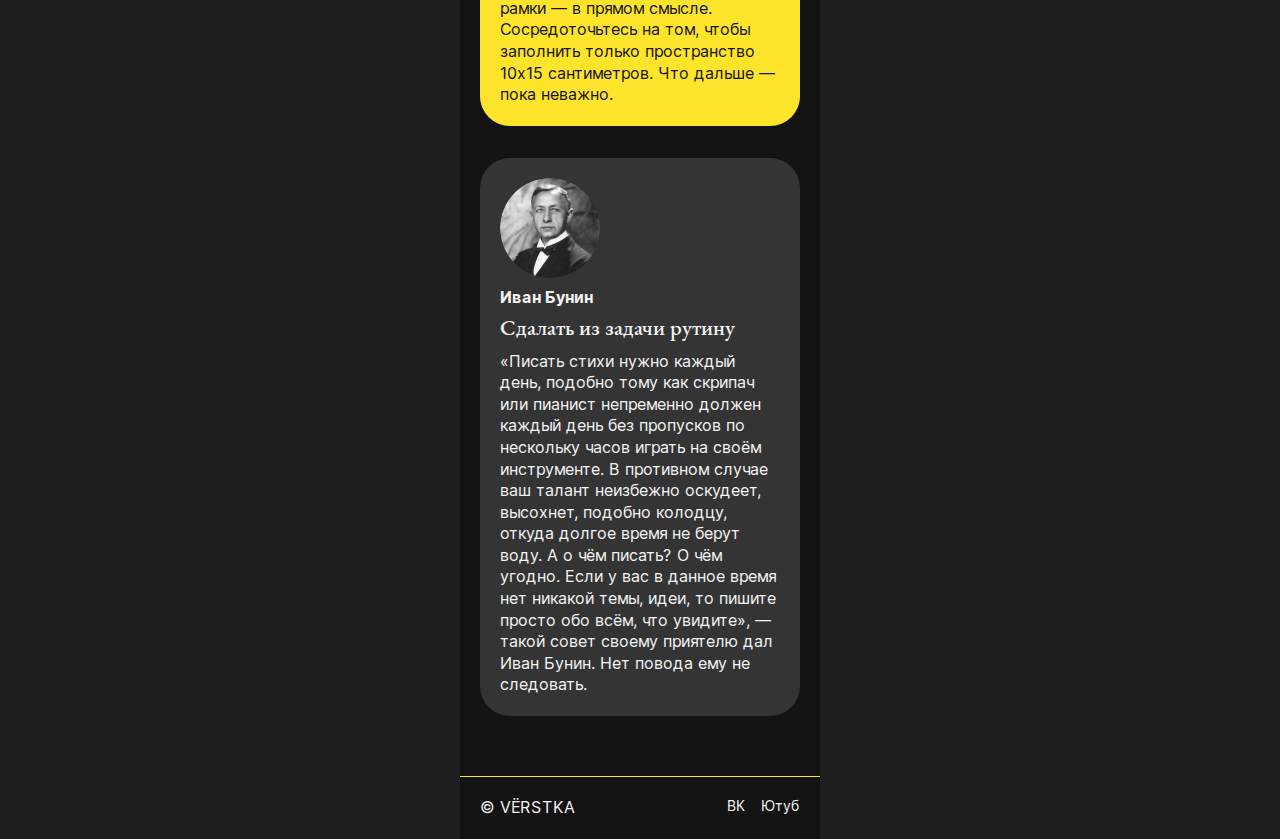
==== commit e030cc58: "Update index.html" ====
--- a/index.html
+++ b/index.html
@@ -120,7 +120,99 @@
         из-за совокупности нескольких факторов. Вот что может помочь:
       </p>
     </section>
-    <section class="how-to content-section content-section_theme_dark"></section>
+    <section class="how-to content-section content-section_theme_dark">
+              <ul class="cards-list">
+          <li class="cards-list-item">
+            <!--каждая отдельная карточка с тегом <article>-->
+            <article class="card card_theme_dark">
+              <!-- section заменено на div -->
+              <div class="card__author">
+                <img
+                  class="card__author-foto"
+                  src="./images/polyarinov.png"
+                  width="100"
+                  height="100"
+                  alt="Алексей Поляринов"
+                />
+                <p class="card__author-name">Алексей Поляринов</p>
+              </div>
+              <!-- section заменено на div -->
+              <div class="card__content">
+                <h3 class="card__title">Начать любыми словами</h3>
+                <p class="card__text">
+                  Любыми — без шуток. Если не
+                  верите нам, посмотрите, например,
+                  чем открывается эссе
+                  Алексея Поляринова «Чарли
+                  Кауфман: расширение
+                  пространства». Можно и менее
+                  радикально. Главное, чтобы
+                  пустую страницу начали
+                  заполнять символы. Получится
+                  своеобразная ловушка для мозга:
+                  он видит, что вы уже начали что-то
+                  делать, и ему становится легче
+                  войти в состояние потока.
+                </p>
+              </div>
+            </article>
+          </li>
+          <li class="cards-list-item">
+            <!--каждая отдельная карточка с тегом <article>-->
+            <article class="card card_theme_bright card_text-only">
+              <!-- section заменено на div -->
+              <div class="card__content">
+                <h3 class="card__title">
+                  Поставить перед собой рамку для фотографии
+                </h3>
+                <p class="card__text">
+                  Самую обычную: 10 на 15
+                  сантиметров. Уже от одного
+                  ощущения,что предстоит работа
+                  над большой и сложной задачей,
+                  может пропасть всякое желание
+                  за неё браться. В такие моменты
+                  хорошо помогает загнать задачу в
+                  рамки — в прямом смысле.
+                  Сосредоточьтесь на том, чтобы
+                  заполнить только пространство
+                  10х15 сантиметров. Что дальше —
+                  пока неважно.
+                </p>
+              </div>
+            </article>
+          </li>
+          <li class="cards-list-item">
+            <article class="card card_theme_dark">
+              <div class="card__author">
+                <img
+                  class="card__author-foto"
+                  src="./images/bunin.png"
+                  width="100"
+                  height="100"
+                  alt="Иван Бунин"
+                />
+                <p class="card__author-name">Иван Бунин</p>
+              </div>
+              <div class="card__content">
+                <h3 class="card__title">Сдалать из задачи рутину</h3>
+                <p class="card__text">
+                  <q
+                    >Писать стихи нужно каждый день, подобно тому как скрипач
+                    или пианист непременно должен каждый день без пропусков по
+                    нескольку часов играть на своём инструменте. В противном
+                    случае ваш талант неизбежно оскудеет, высохнет, подобно
+                    колодцу, откуда долгое время не берут воду. А о чём писать?
+                    О чём угодно. Если у вас в данное время нет никакой темы,
+                    идеи, то пишите просто обо всём, что увидите</q
+                  >, — такой совет своему приятелю дал Иван Бунин. Нет повода
+                  ему не следовать.
+                </p>
+              </div>
+            </article>
+          </li>
+        </ul>
+    </section>
   </main>
   <footer class="content-section content-section_theme_dark footer">
     <p class="footer__copy">© VЁRSTKA</p>
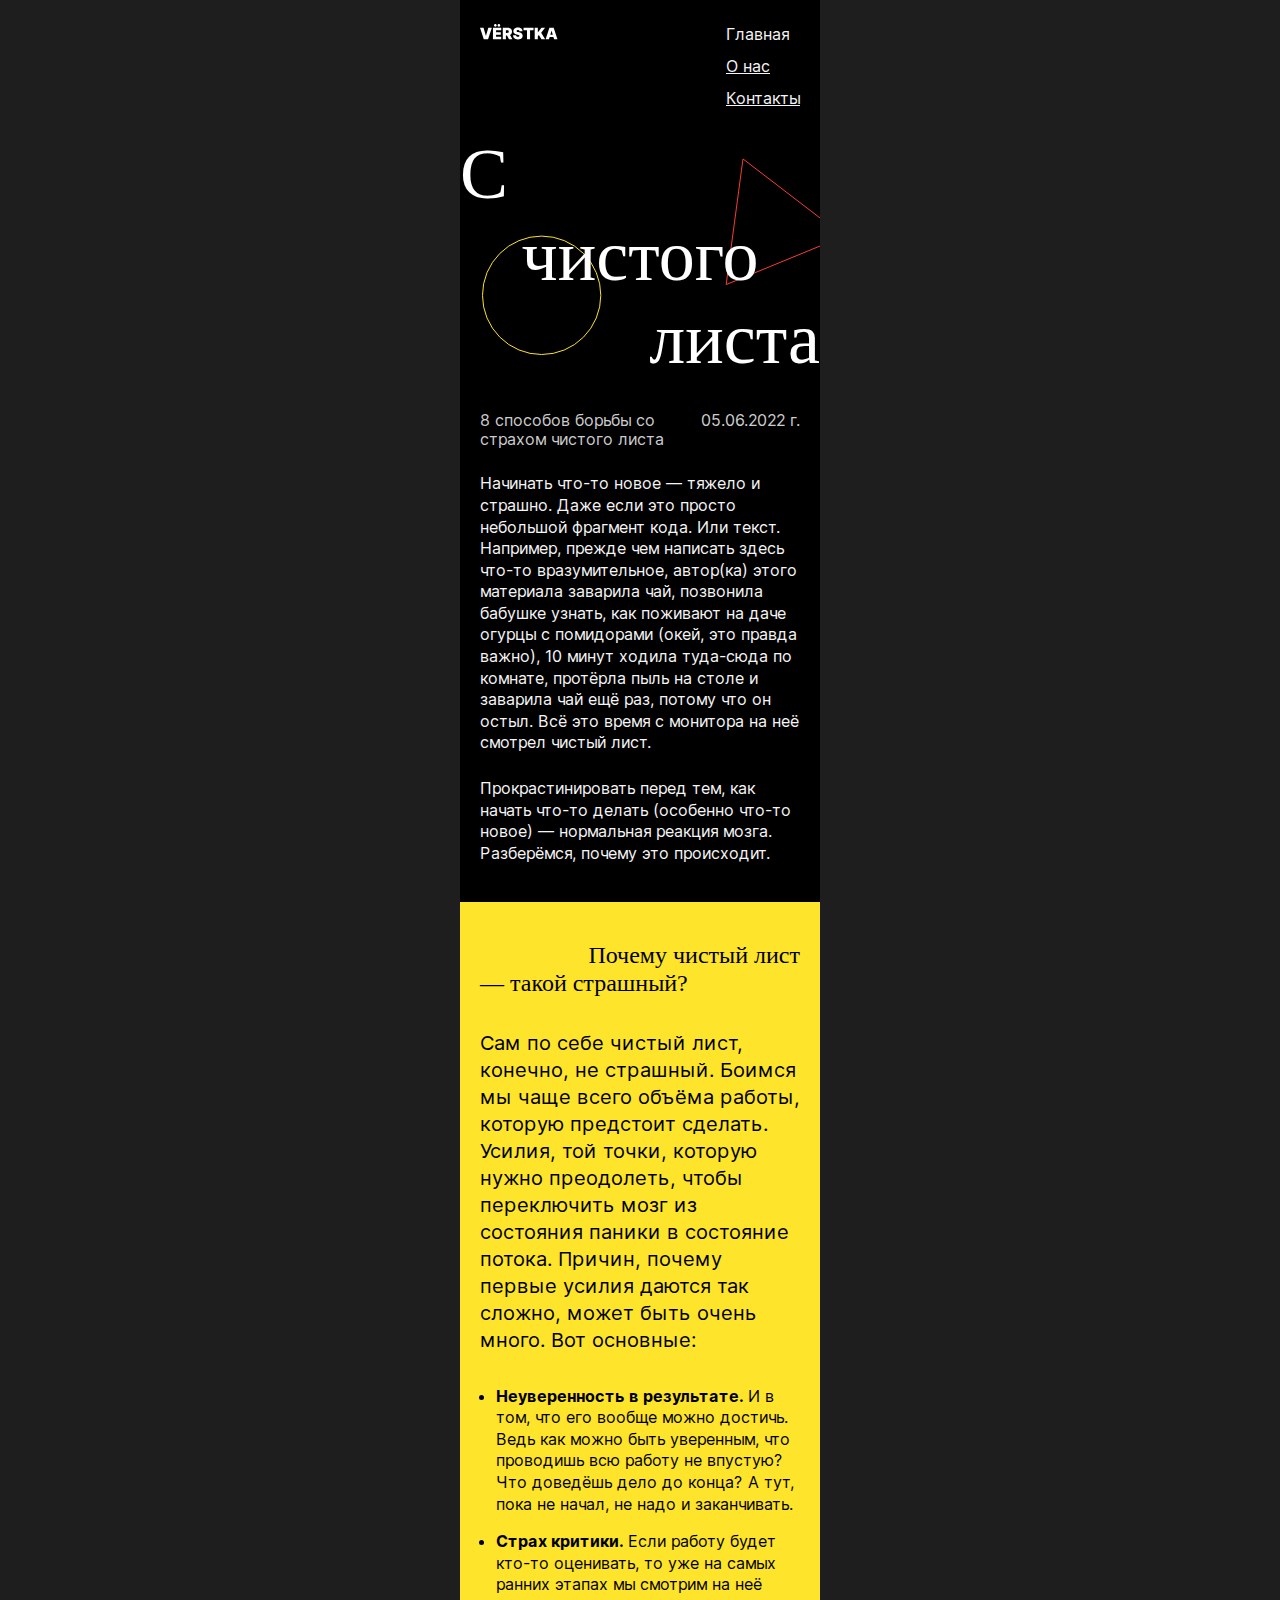
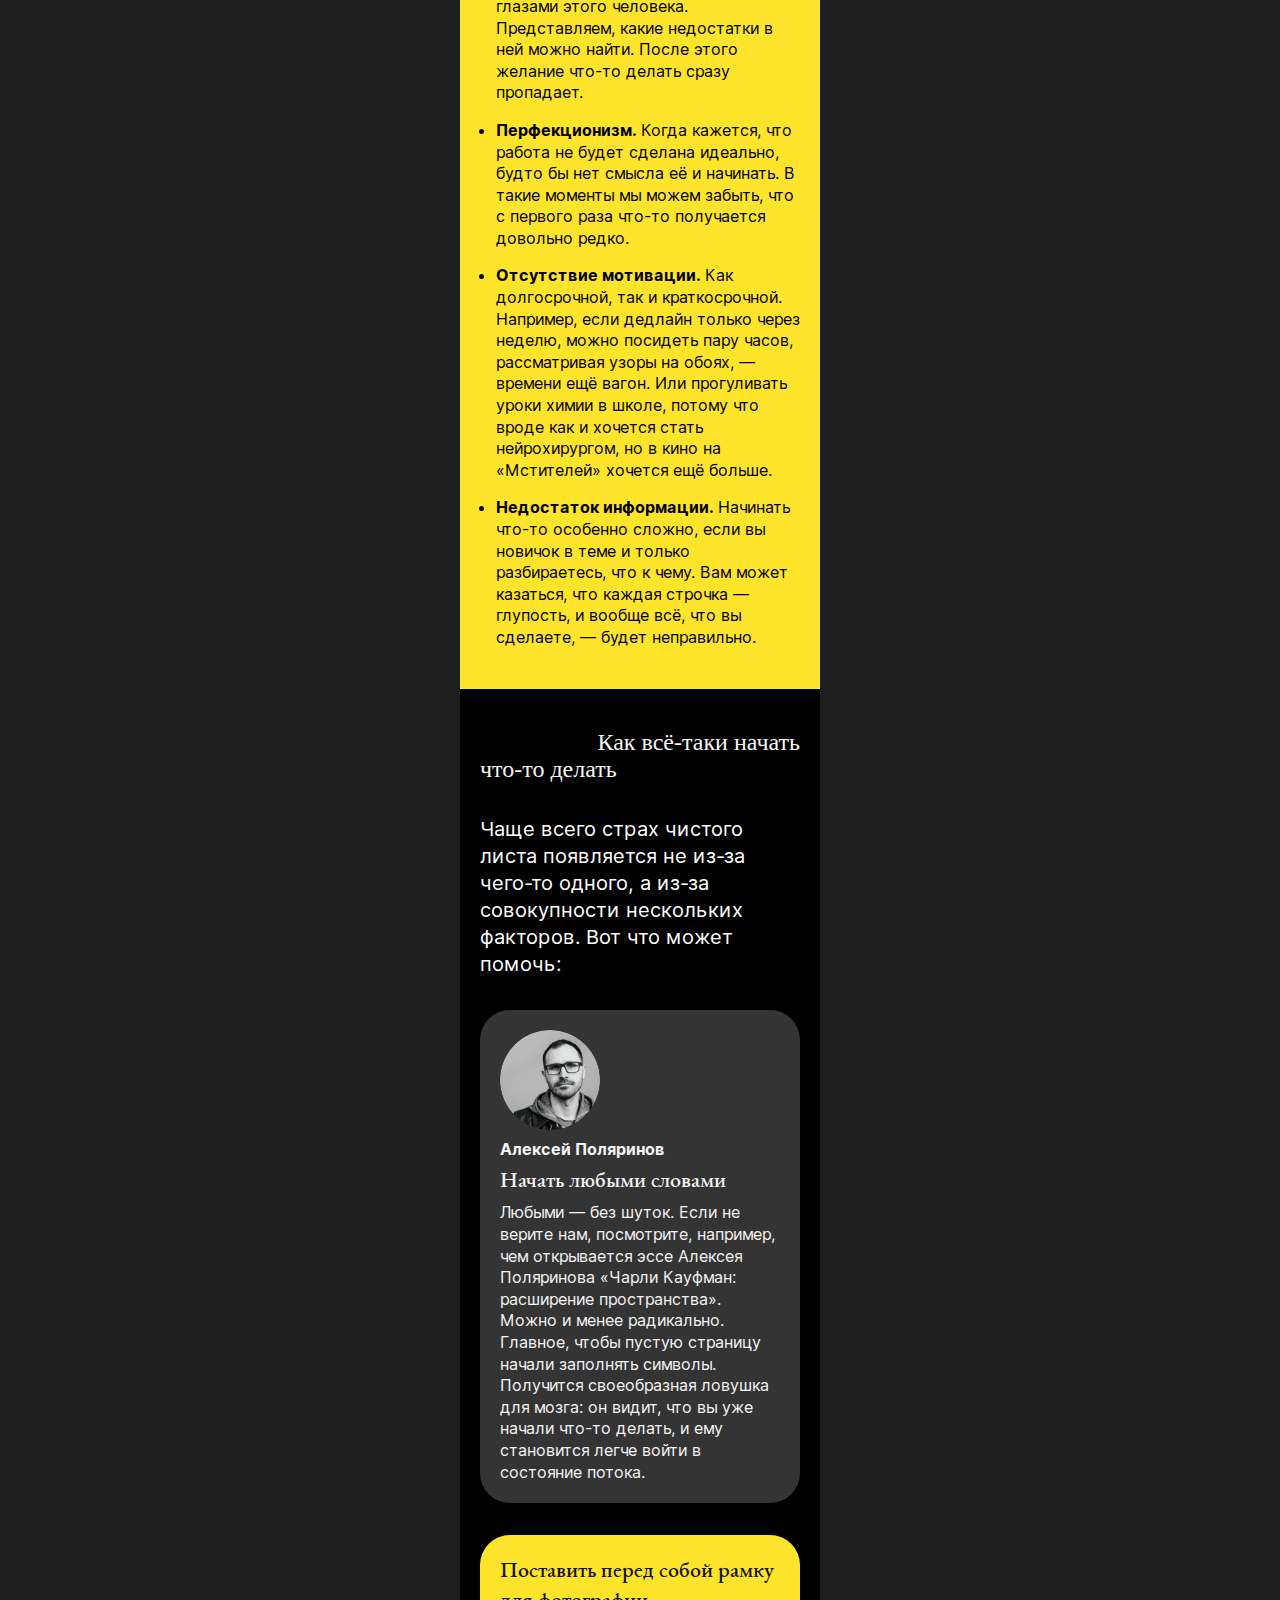
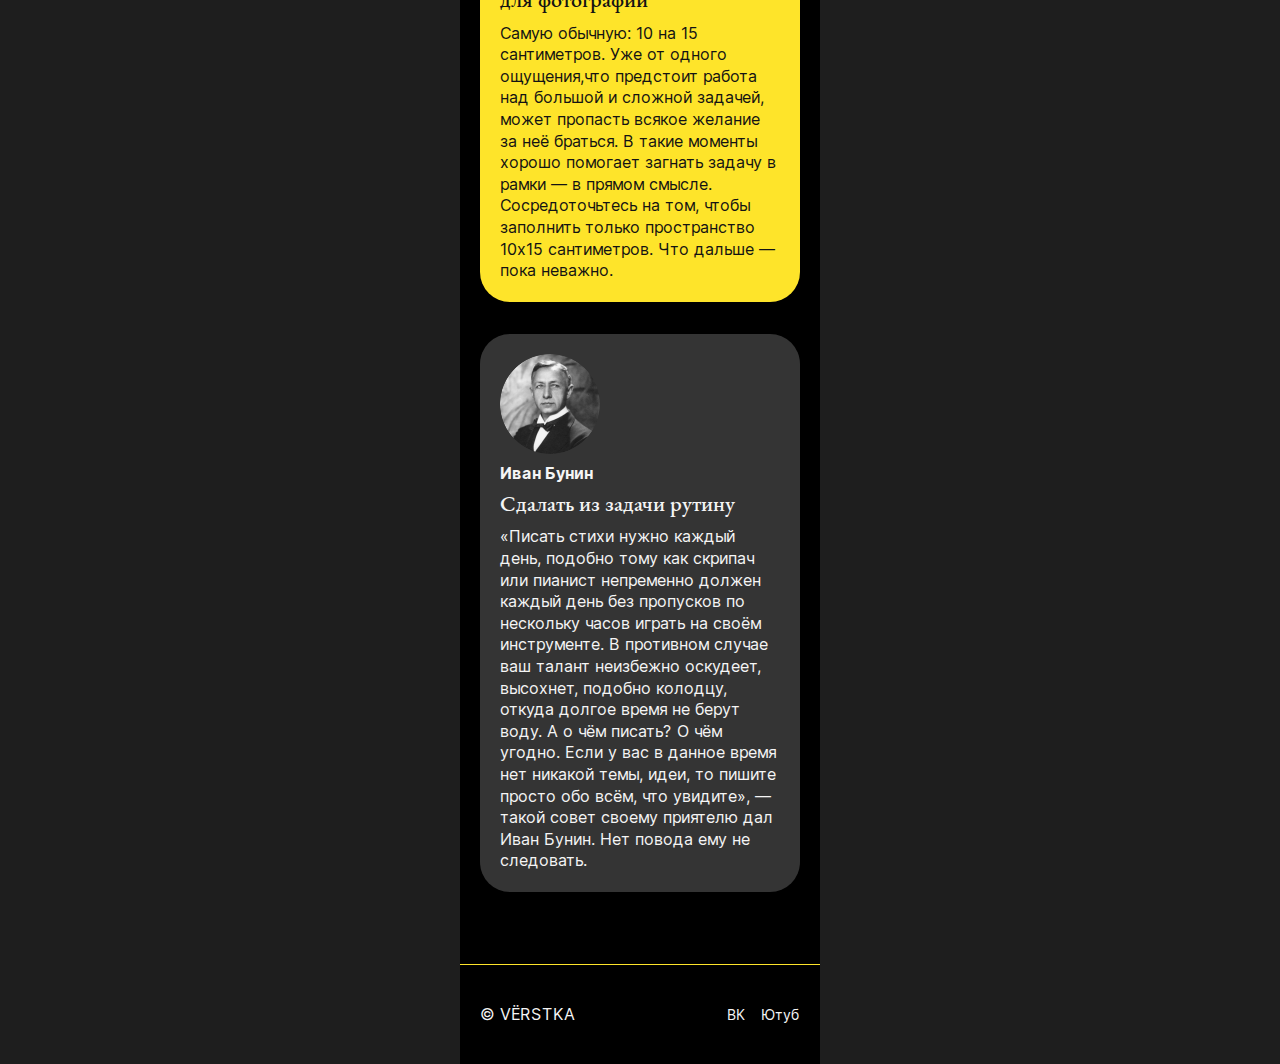
==== commit 12e6be3a: "Update index.html" ====
--- a/index.html
+++ b/index.html
@@ -1,14 +1,12 @@
 <!DOCTYPE html>
 <html lang="ru">
-
-<head>
-  <meta charset="UTF-8" />
-  <meta name="viewport" content="width=device-width, initial-scale=1.0" />
-  <title>С чистого листа</title>
-  <link href="./styles/style.css" rel="stylesheet" />
-  <link href="./fonts/fonts.css" rel="stylesheet" />
-</head>
-
+  <head>
+    <meta charset="UTF-8" />
+    <meta name="viewport" content="width=device-width, initial-scale=1.0" />
+    <title>С чистого листа</title>
+    <link href="./styles/style.css" rel="stylesheet" />
+    <link href="./fonts/fonts.css" rel="stylesheet" />
+  </head>
 <body>
   <header class="header content-section content-section_theme_dark">
     <a class="header__logo" href="#">
@@ -36,7 +34,6 @@
         <span class="accent-span text-right">листа</span>
       </h1>
     </section>
-
     <section class="intro content-section content-section_theme_dark">
       <div class="intro__heading">
         <h2 class="intro__title">
@@ -61,7 +58,6 @@
         </p>
       </div>
     </section>
-
     <section class="reasons content-section content-section_theme_bright">
       <h2 class="content-section__subtitle">
         <span class="accent-span text-right">Почему чистый лист</span>
@@ -115,103 +111,96 @@
         <span class="accent-span text-right">Как всё-таки начать</span>
         <span class="accent-span">что-то делать</span>
       </h2>
-      <p class="content-section__introduction_dark">
+      <p class="content-section__introduction">
         Чаще всего страх чистого листа появляется не из-за чего-то одного, а
         из-за совокупности нескольких факторов. Вот что может помочь:
       </p>
-    </section>
-    <section class="how-to content-section content-section_theme_dark">
-              <ul class="cards-list">
-          <li class="cards-list-item">
-            <!--каждая отдельная карточка с тегом <article>-->
-            <article class="card card_theme_dark">
-              <!-- section заменено на div -->
-              <div class="card__author">
-                <img
-                  class="card__author-foto"
-                  src="./images/polyarinov.png"
-                  width="100"
-                  height="100"
-                  alt="Алексей Поляринов"
-                />
-                <p class="card__author-name">Алексей Поляринов</p>
-              </div>
-              <!-- section заменено на div -->
-              <div class="card__content">
-                <h3 class="card__title">Начать любыми словами</h3>
-                <p class="card__text">
-                  Любыми — без шуток. Если не
-                  верите нам, посмотрите, например,
-                  чем открывается эссе
-                  Алексея Поляринова «Чарли
-                  Кауфман: расширение
-                  пространства». Можно и менее
-                  радикально. Главное, чтобы
-                  пустую страницу начали
-                  заполнять символы. Получится
-                  своеобразная ловушка для мозга:
-                  он видит, что вы уже начали что-то
-                  делать, и ему становится легче
-                  войти в состояние потока.
-                </p>
-              </div>
-            </article>
-          </li>
-          <li class="cards-list-item">
-            <!--каждая отдельная карточка с тегом <article>-->
-            <article class="card card_theme_bright card_text-only">
-              <!-- section заменено на div -->
-              <div class="card__content">
-                <h3 class="card__title">
-                  Поставить перед собой рамку для фотографии
-                </h3>
-                <p class="card__text">
-                  Самую обычную: 10 на 15
-                  сантиметров. Уже от одного
-                  ощущения,что предстоит работа
-                  над большой и сложной задачей,
-                  может пропасть всякое желание
-                  за неё браться. В такие моменты
-                  хорошо помогает загнать задачу в
-                  рамки — в прямом смысле.
-                  Сосредоточьтесь на том, чтобы
-                  заполнить только пространство
-                  10х15 сантиметров. Что дальше —
-                  пока неважно.
-                </p>
-              </div>
-            </article>
-          </li>
-          <li class="cards-list-item">
-            <article class="card card_theme_dark">
-              <div class="card__author">
-                <img
-                  class="card__author-foto"
-                  src="./images/bunin.png"
-                  width="100"
-                  height="100"
-                  alt="Иван Бунин"
-                />
-                <p class="card__author-name">Иван Бунин</p>
-              </div>
-              <div class="card__content">
-                <h3 class="card__title">Сдалать из задачи рутину</h3>
-                <p class="card__text">
-                  <q
-                    >Писать стихи нужно каждый день, подобно тому как скрипач
-                    или пианист непременно должен каждый день без пропусков по
-                    нескольку часов играть на своём инструменте. В противном
-                    случае ваш талант неизбежно оскудеет, высохнет, подобно
-                    колодцу, откуда долгое время не берут воду. А о чём писать?
-                    О чём угодно. Если у вас в данное время нет никакой темы,
-                    идеи, то пишите просто обо всём, что увидите</q
-                  >, — такой совет своему приятелю дал Иван Бунин. Нет повода
-                  ему не следовать.
-                </p>
-              </div>
-            </article>
-          </li>
-        </ul>
+      <ul class="cards-list">
+        <li class="cards-list-item">
+          <article class="card card_theme_dark">
+            <div class="card__author">
+              <img
+                class="card__author-foto"
+                src="./images/polyarinov.png"
+                width="100"
+                height="100"
+                alt="Фотография Алексея Поляринова"
+              />
+              <p class="card__author-name">Алексей Поляринов</p>
+            </div>
+            <div class="card__content">
+              <h3 class="card__title">Начать любыми словами</h3>
+              <p class="card__text">
+                Любыми — без шуток. Если не
+                верите нам, посмотрите, например,
+                чем открывается эссе
+                Алексея Поляринова «Чарли
+                Кауфман: расширение
+                пространства». Можно и менее
+                радикально. Главное, чтобы
+                пустую страницу начали
+                заполнять символы. Получится
+                своеобразная ловушка для мозга:
+                он видит, что вы уже начали что-то
+                делать, и ему становится легче
+                войти в состояние потока.
+              </p>
+            </div>
+          </article>
+        </li>
+        <li class="cards-list-item">
+          <article class="card card_theme_bright card_text-only">
+            <div class="card__content">
+              <h3 class="card__title">
+                Поставить перед собой рамку для фотографии
+              </h3>
+              <p class="card__text">
+                Самую обычную: 10 на 15
+                сантиметров. Уже от одного
+                ощущения,что предстоит работа
+                над большой и сложной задачей,
+                может пропасть всякое желание
+                за неё браться. В такие моменты
+                хорошо помогает загнать задачу в
+                рамки — в прямом смысле.
+                Сосредоточьтесь на том, чтобы
+                заполнить только пространство
+                10х15 сантиметров. Что дальше —
+                пока неважно.
+              </p>
+            </div>
+          </article>
+        </li>
+        <li class="cards-list-item">
+          <article class="card card_theme_dark">
+            <div class="card__author">
+              <img
+                class="card__author-foto"
+                src="./images/bunin.png"
+                width="100"
+                height="100"
+                alt="Фотография Ивана Бунина"
+              />
+              <p class="card__author-name">Иван Бунин</p>
+            </div>
+            <div class="card__content">
+              <h3 class="card__title">Сдалать из задачи рутину</h3>
+              <p class="card__text">
+                <q
+                  >Писать стихи нужно каждый день, подобно тому как скрипач
+                  или пианист непременно должен каждый день без пропусков по
+                  нескольку часов играть на своём инструменте. В противном
+                  случае ваш талант неизбежно оскудеет, высохнет, подобно
+                  колодцу, откуда долгое время не берут воду. А о чём писать?
+                  О чём угодно. Если у вас в данное время нет никакой темы,
+                  идеи, то пишите просто обо всём, что увидите</q
+                >, — такой совет своему приятелю дал Иван Бунин. Нет повода
+                ему не следовать.
+              </p>
+            </div>
+          </article>
+        </li>
+      </ul>
     </section>
   </main>
   <footer class="content-section content-section_theme_dark footer">
@@ -228,5 +217,4 @@
     </nav>
   </footer>
 </body>
-
 </html>
--- a/styles/style.css
+++ b/styles/style.css
@@ -1,8 +1,7 @@
 body {
-  box-sizing: border-box;
   margin: 0;
-  background-color: #1e1e1e;
-  font-family: "Inter", sans-serif;
+  background: #1e1e1e;
+  font-family: Inter, sans-serif;
   font-weight: 400;
 }
 
@@ -22,79 +21,79 @@
 
 .content-section {
   box-sizing: border-box;
-  margin: auto;
-  width: 360px;
+  width: 100%;
+  max-width: 360px;
+  min-height: 100px;
+  margin: 0 auto;
 }
 
 .content-section_theme_dark {
-  background-color: #131313;
-  color: #f5f5f5;
+  background-color: black;
+  color: white;
 }
 
 .content-section_theme_bright {
   background-color: #fee42a;
-  color: var(--black-bg, #131313);
+  color: black;
 }
 
 .header {
+  padding: 24px 20px;
   display: flex;
   justify-content: space-between;
-  padding: 24px 20px;
+  align-items: flex-start;
+}
+
+.header__logo {
+  width: 78px;
+}
+
+.header__logo-image {
+  width: 100%;
 }
 
 .header__menu-list {
   display: flex;
   flex-direction: column;
-  row-gap: 12px;
-  font-family: "Inter", sans-serif;
-  font-size: 16px;
-  font-style: normal;
-  font-weight: 400;
+  gap: 12px;
   list-style: none;
 }
 
-.header__menu-item {
-  text-decoration-line: underline;
-  color: #f5f5f5;
-}
-
-.header__menu-item_active {
-  text-decoration-line: none;
-  color: #f5f5f5;
-}
-
-.header__logo {
-  display: flex;
-  width: 78.45px;
-  height: 15.43px;
+.header__menu-link {
+  color: #f5f5f5;
+  font-size: 16px;
+  line-height: 1.2;
+}
+
+.header__menu-link {
+  text-decoration: underline;
+}
+
+.header__menu-item-active .header__menu-link {
+  text-decoration: none;
 }
 
 .cover {
   background-image: url(../images/cover.svg);
-  /*Путь переписал. Получилось*/
   background-size: 94% auto;
   background-repeat: no-repeat;
   background-position: right;
   min-height: 198px;
 }
 
-.cover__title {
-  padding: 7px 24px 35px 20px;
-  display: block;
-  font-family: "EB Garamond", sans;
+.cover-title {
+  font-family: "EB Garamond", serif;
+  font-weight: 400;
+  color: #fff;
   font-size: 72px;
-  font-style: normal;
-  font-weight: 400;
-  line-height: 100%;
-  /* 72px */
 }
 
 .accent-span {
   display: block;
-}
-
-.text-left {
-  text-align: left;
+  font-weight: 500;
+  font-family: "EB Garmond", serif;
+  font-style: normal;
+  line-height: 115%;
 }
 
 .text-center {
@@ -106,84 +105,77 @@
 }
 
 .intro {
-  padding-left: 20px;
-  padding-right: 20px;
-  padding-bottom: 37px;
+  padding: 30px 20px 38px;
+  line-height: 120%;
 }
 
 .intro__heading {
   display: flex;
+  justify-content: space-between;
+  color: #ccc;
+  margin-bottom: 24px;
 }
 
 .intro__title {
-  color: var(--text-gray, #ccc);
-  font-family: "Inter", sans-serif;
-  font-size: 16px;
-  font-style: normal;
-  font-weight: 400;
-  line-height: 120%;
+  font-size: 16px;
+  line-height: 1.2;
+  font-weight: 400;
 }
 
 .intro__date {
   white-space: nowrap;
-  color: var(--text-gray, #ccc);
-  font-family: "Inter", sans-serif;
-  font-size: 16px;
-  font-style: normal;
-  font-weight: 400;
+  font-size: 16px;
   line-height: 120%;
 }
 
 .intro__main-text {
-  padding-top: 24px;
-  font-family: "Inter", sans-serif;
-  font-size: 16px;
-  font-style: normal;
-  font-weight: 400;
+  color: #f5f5f5;
+  display: flex;
+  flex-direction: column;
+  gap: 24px;
+  line-height: 135%;
+}
+
+.reasons {
+  padding: 40px 20px;
+  gap: 32px;
+}
+
+.content-section__introduction {
+  font-size: 20px;
+  margin: 32px 0;
+  line-height: 27px;
+}
+
+.content-section__introduction_dark {
+  font-size: 20px;
+  margin: 32px 0;
+  line-height: 135%;
+}
+
+.content-section__list {
+  display: flex;
+  flex-direction: column;
+  gap: 16px;
+  padding: 0 0 0 16px;
+  font-size: 16px;
   line-height: 21.6px;
 }
 
-.reasons {
-  padding: 40px 20px 24px 20px;
-}
-
-.content-section__subtitle {
-  font-family: "EB Garamond", sans;
-  font-size: 28px;
-  font-style: normal;
-  font-weight: 500;
-  line-height: 115%;
-}
-
-.content-section__introduction {
-  padding-top: 32px;
-  padding-bottom: 32px;
-  font-family: "Inter", sans-serif;
-  font-size: 20px;
-  font-style: normal;
-  font-weight: 400;
-  line-height: 135%;
-}
-
-.content-section__list {
-  padding-left: 16px;
-}
-
-.content-section__list-item {
-  padding-bottom: 16px;
-  font-family: "Inter", sans-serif;
-  font-size: 16px;
-  font-style: normal;
-  font-weight: 400;
-  line-height: 21.6px;
-}
-
 .content-section__list-accent {
-  font-family: "Inter", sans-serif;
-  font-size: 16px;
-  font-style: normal;
   font-weight: 700;
-  line-height: 21.6px;
+}
+
+.how-to {
+  padding: 40px 20px 60px;
+}
+
+.footer {
+  padding: 20px;
+}
+
+.content-section__subtitle_dark {
+  color: #f5f5f5;
 }
 
 .how-to {
@@ -256,6 +248,7 @@
   display: flex;
   border-top: 1px solid var(--yellow-bg, #fee42a);
   justify-content: space-between;
+  align-items: center;
 }
 
 .footer__copy {
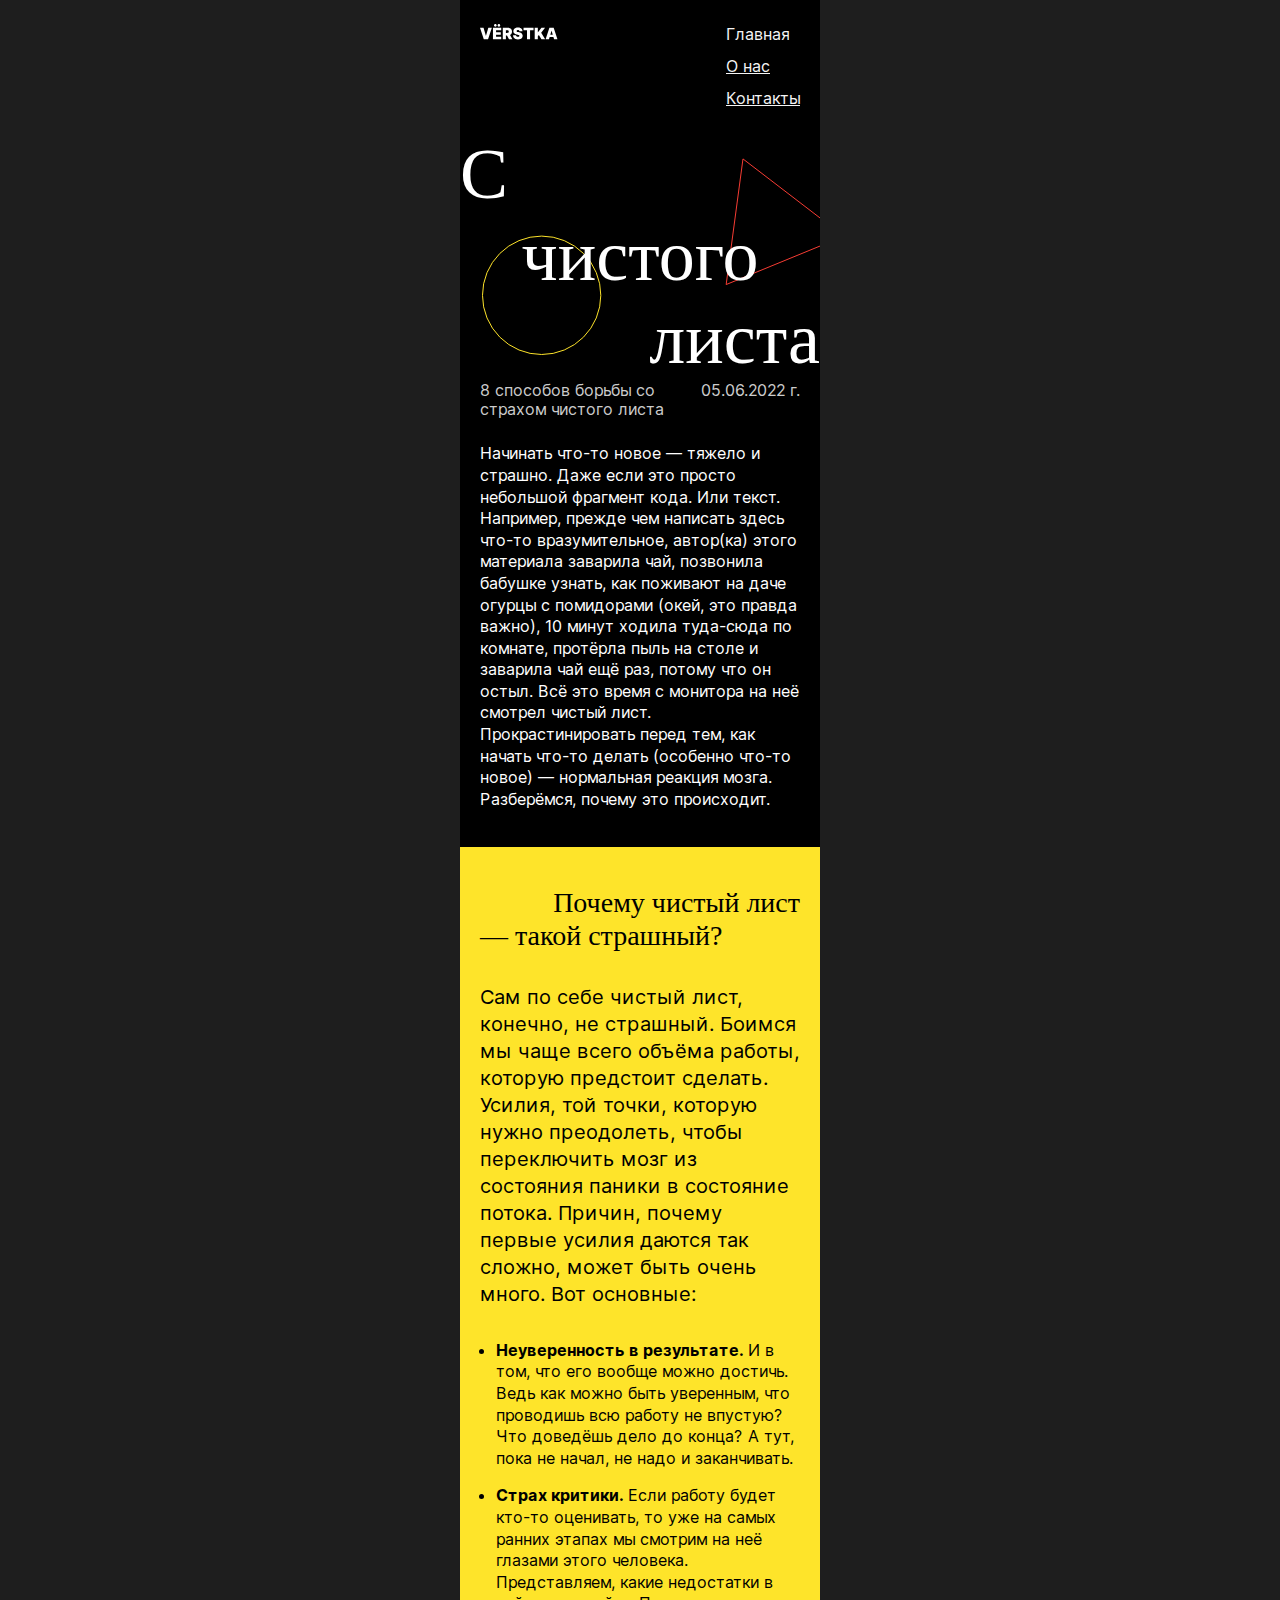
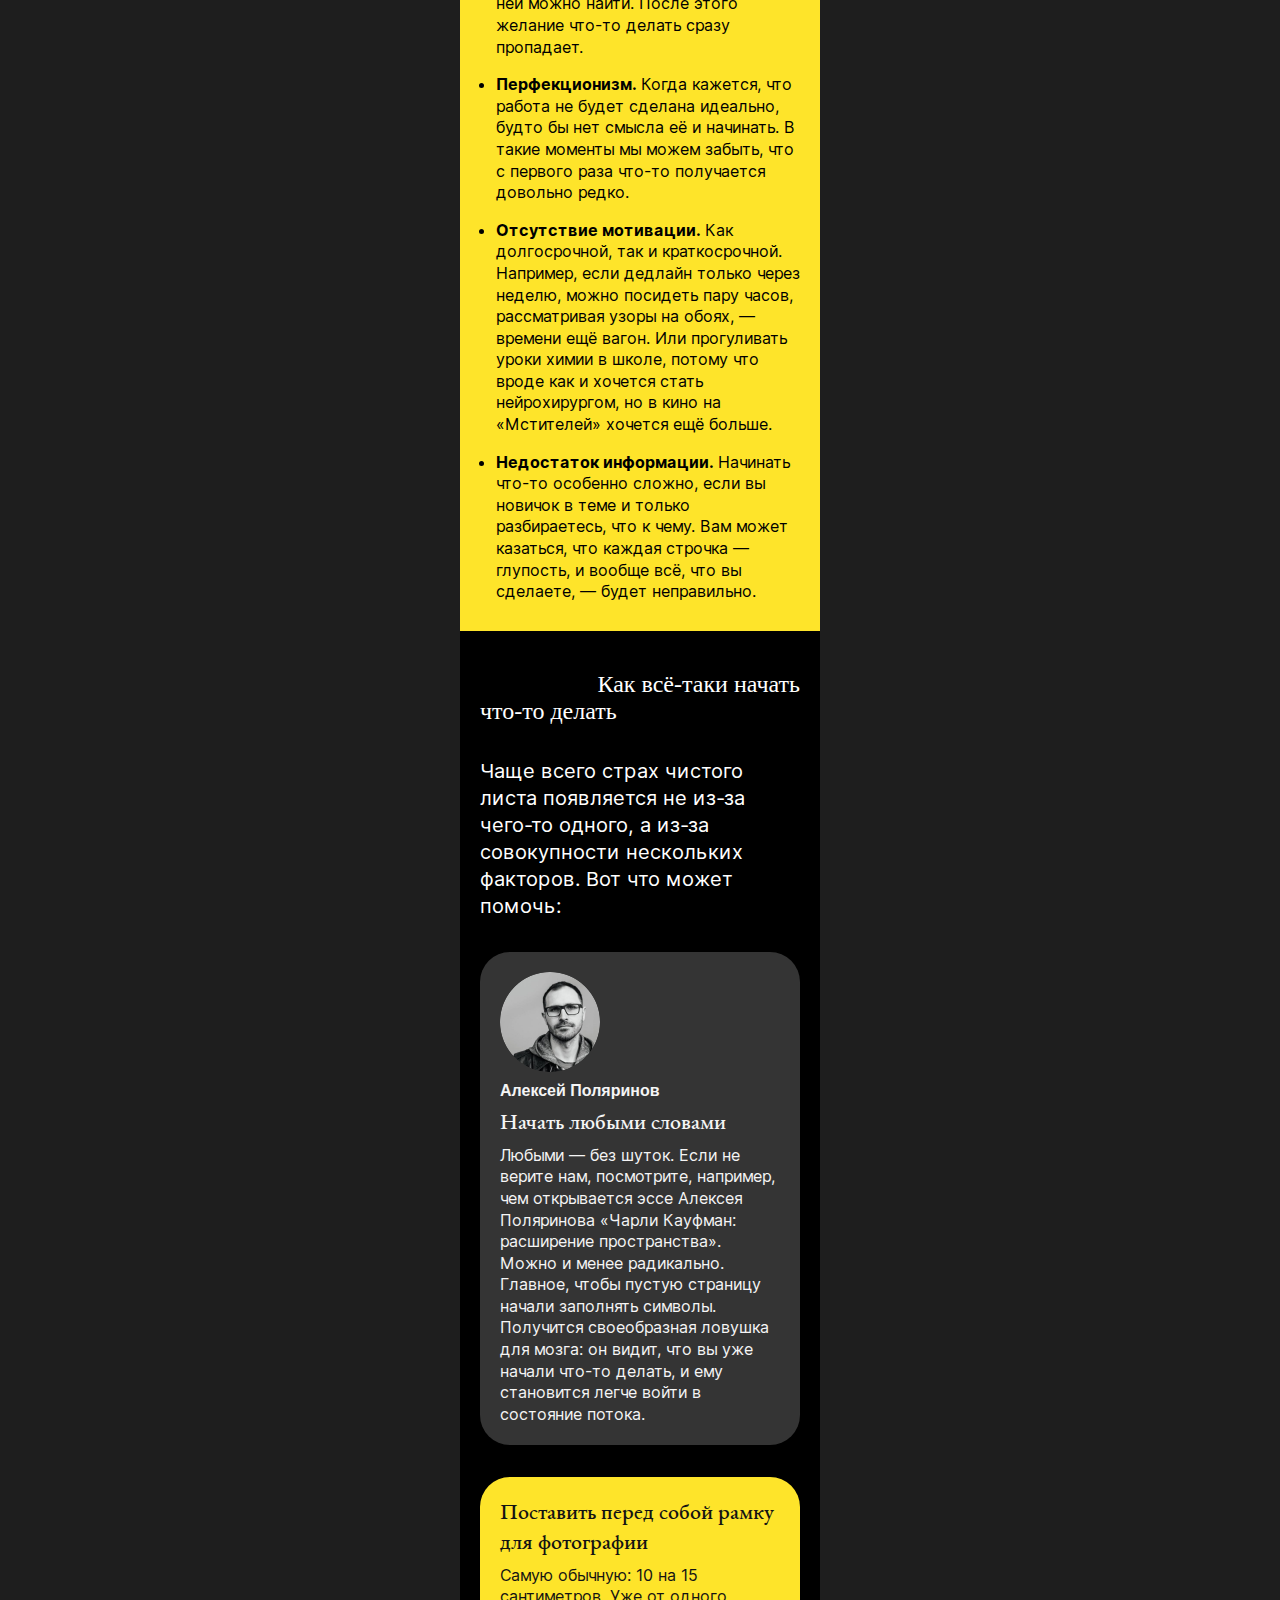
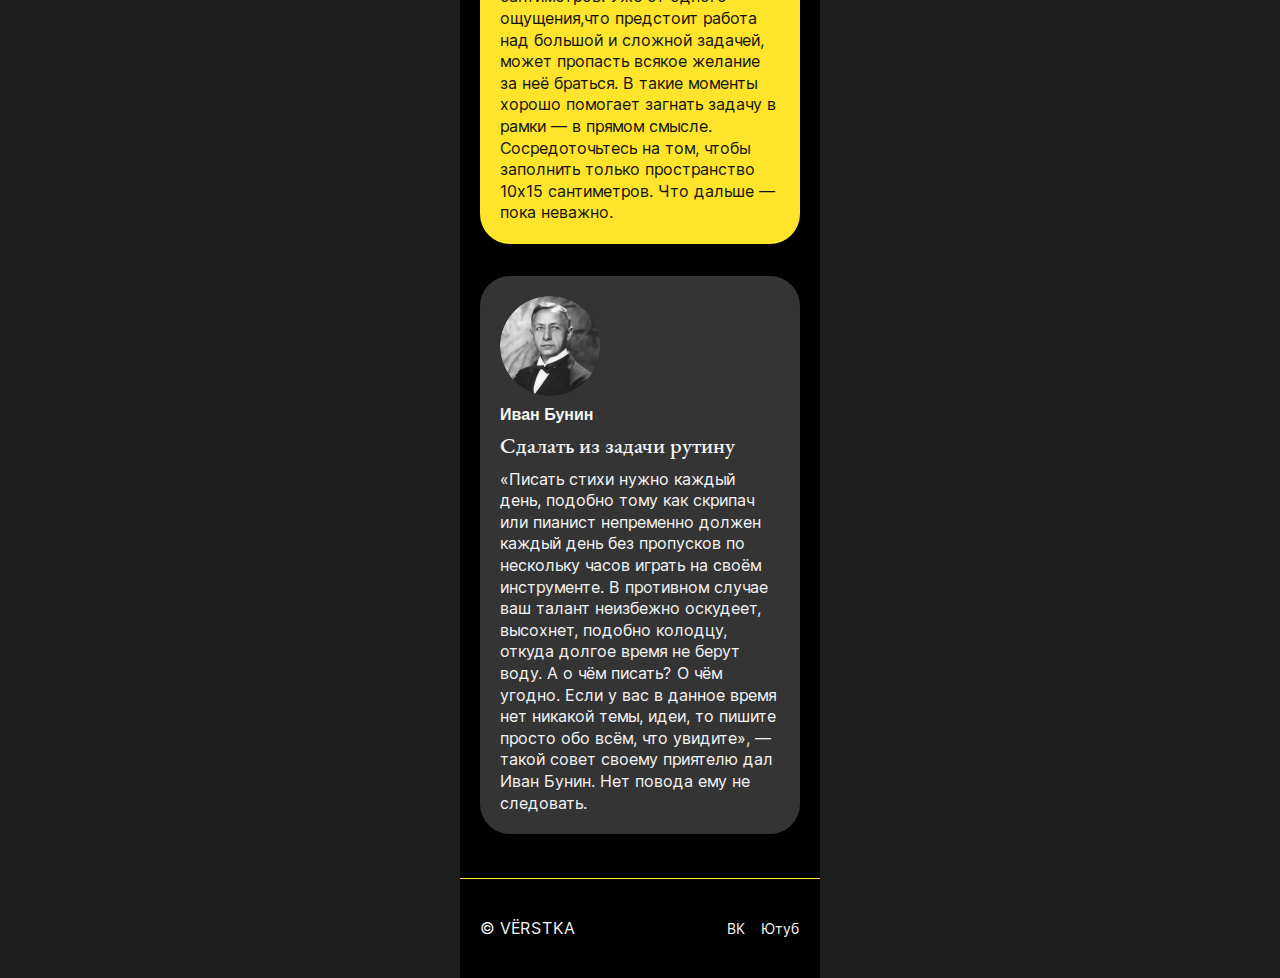
==== commit 526f403b: "Update index.html" ====
--- a/index.html
+++ b/index.html
@@ -1,5 +1,6 @@
 <!DOCTYPE html>
 <html lang="ru">
+  
   <head>
     <meta charset="UTF-8" />
     <meta name="viewport" content="width=device-width, initial-scale=1.0" />
@@ -7,6 +8,7 @@
     <link href="./styles/style.css" rel="stylesheet" />
     <link href="./fonts/fonts.css" rel="stylesheet" />
   </head>
+  
 <body>
   <header class="header content-section content-section_theme_dark">
     <a class="header__logo" href="#">
@@ -26,6 +28,7 @@
       </ul>
     </nav>
   </header>
+  
   <main class="content">
     <section class="cover content-section content-section_theme_dark">
       <h1 class="cover-title">
@@ -203,6 +206,7 @@
       </ul>
     </section>
   </main>
+  
   <footer class="content-section content-section_theme_dark footer">
     <p class="footer__copy">© VЁRSTKA</p>
     <nav>
@@ -216,5 +220,6 @@
       </ul>
     </nav>
   </footer>
+  
 </body>
 </html>
--- a/styles/style.css
+++ b/styles/style.css
@@ -105,77 +105,84 @@
 }
 
 .intro {
-  padding: 30px 20px 38px;
+  padding-left: 20px;
+  padding-right: 20px;
+  padding-bottom: 37px;
+}
+
+.intro__heading {
+  display: flex;
+}
+
+.intro__title {
+  color: var(--text-gray, #ccc);
+  font-family: "Inter", sans-serif;
+  font-size: 16px;
+  font-style: normal;
+  font-weight: 400;
   line-height: 120%;
-}
-
-.intro__heading {
-  display: flex;
-  justify-content: space-between;
-  color: #ccc;
-  margin-bottom: 24px;
-}
-
-.intro__title {
-  font-size: 16px;
-  line-height: 1.2;
-  font-weight: 400;
 }
 
 .intro__date {
   white-space: nowrap;
-  font-size: 16px;
+  color: var(--text-gray, #ccc);
+  font-family: "Inter", sans-serif;
+  font-size: 16px;
+  font-style: normal;
+  font-weight: 400;
   line-height: 120%;
 }
 
 .intro__main-text {
-  color: #f5f5f5;
-  display: flex;
-  flex-direction: column;
-  gap: 24px;
+  padding-top: 24px;
+  font-family: "Inter", sans-serif;
+  font-size: 16px;
+  font-style: normal;
+  font-weight: 400;
+  line-height: 21.6px;
+}
+
+.reasons {
+  padding: 40px 20px 12px 20px;
+}
+
+.content-section__subtitle {
+  font-family: "EB Garamond", sans;
+  font-size: 28px;
+  font-style: normal;
+  font-weight: 500;
+  line-height: 115%;
+}
+
+.content-section__introduction {
+  padding-top: 32px;
+  padding-bottom: 32px;
+  font-family: "Inter", sans-serif;
+  font-size: 20px;
+  font-style: normal;
+  font-weight: 400;
   line-height: 135%;
 }
 
-.reasons {
-  padding: 40px 20px;
-  gap: 32px;
-}
-
-.content-section__introduction {
-  font-size: 20px;
-  margin: 32px 0;
-  line-height: 27px;
-}
-
-.content-section__introduction_dark {
-  font-size: 20px;
-  margin: 32px 0;
-  line-height: 135%;
-}
-
 .content-section__list {
-  display: flex;
-  flex-direction: column;
-  gap: 16px;
-  padding: 0 0 0 16px;
-  font-size: 16px;
+  padding-left: 16px;
+}
+
+.content-section__list-item {
+  padding-bottom: 16px;
+  font-family: "Inter", sans-serif;
+  font-size: 16px;
+  font-style: normal;
+  font-weight: 400;
   line-height: 21.6px;
 }
 
 .content-section__list-accent {
+  font-family: "Inter", sans-serif;
+  font-size: 16px;
+  font-style: normal;
   font-weight: 700;
-}
-
-.how-to {
-  padding: 40px 20px 60px;
-}
-
-.footer {
-  padding: 20px;
-}
-
-.content-section__subtitle_dark {
-  color: #f5f5f5;
+  line-height: 21.6px;
 }
 
 .how-to {
@@ -207,7 +214,6 @@
   margin-bottom: 32px;
 }
 
-
 .card__author-foto {
   border-radius: 50%;
   width: 100px;
@@ -219,7 +225,7 @@
   padding-bottom: 8px;
   text-align: left;
   color: #f5f5f5;
-  font-family: "Inter", sans-serif;
+  font-family: "Interbold", sans-serif;
   font-size: 16px;
   font-style: normal;
   font-weight: 700;
@@ -282,3 +288,5 @@
   font-weight: 400;
   line-height: 125%;
 }
+
+
